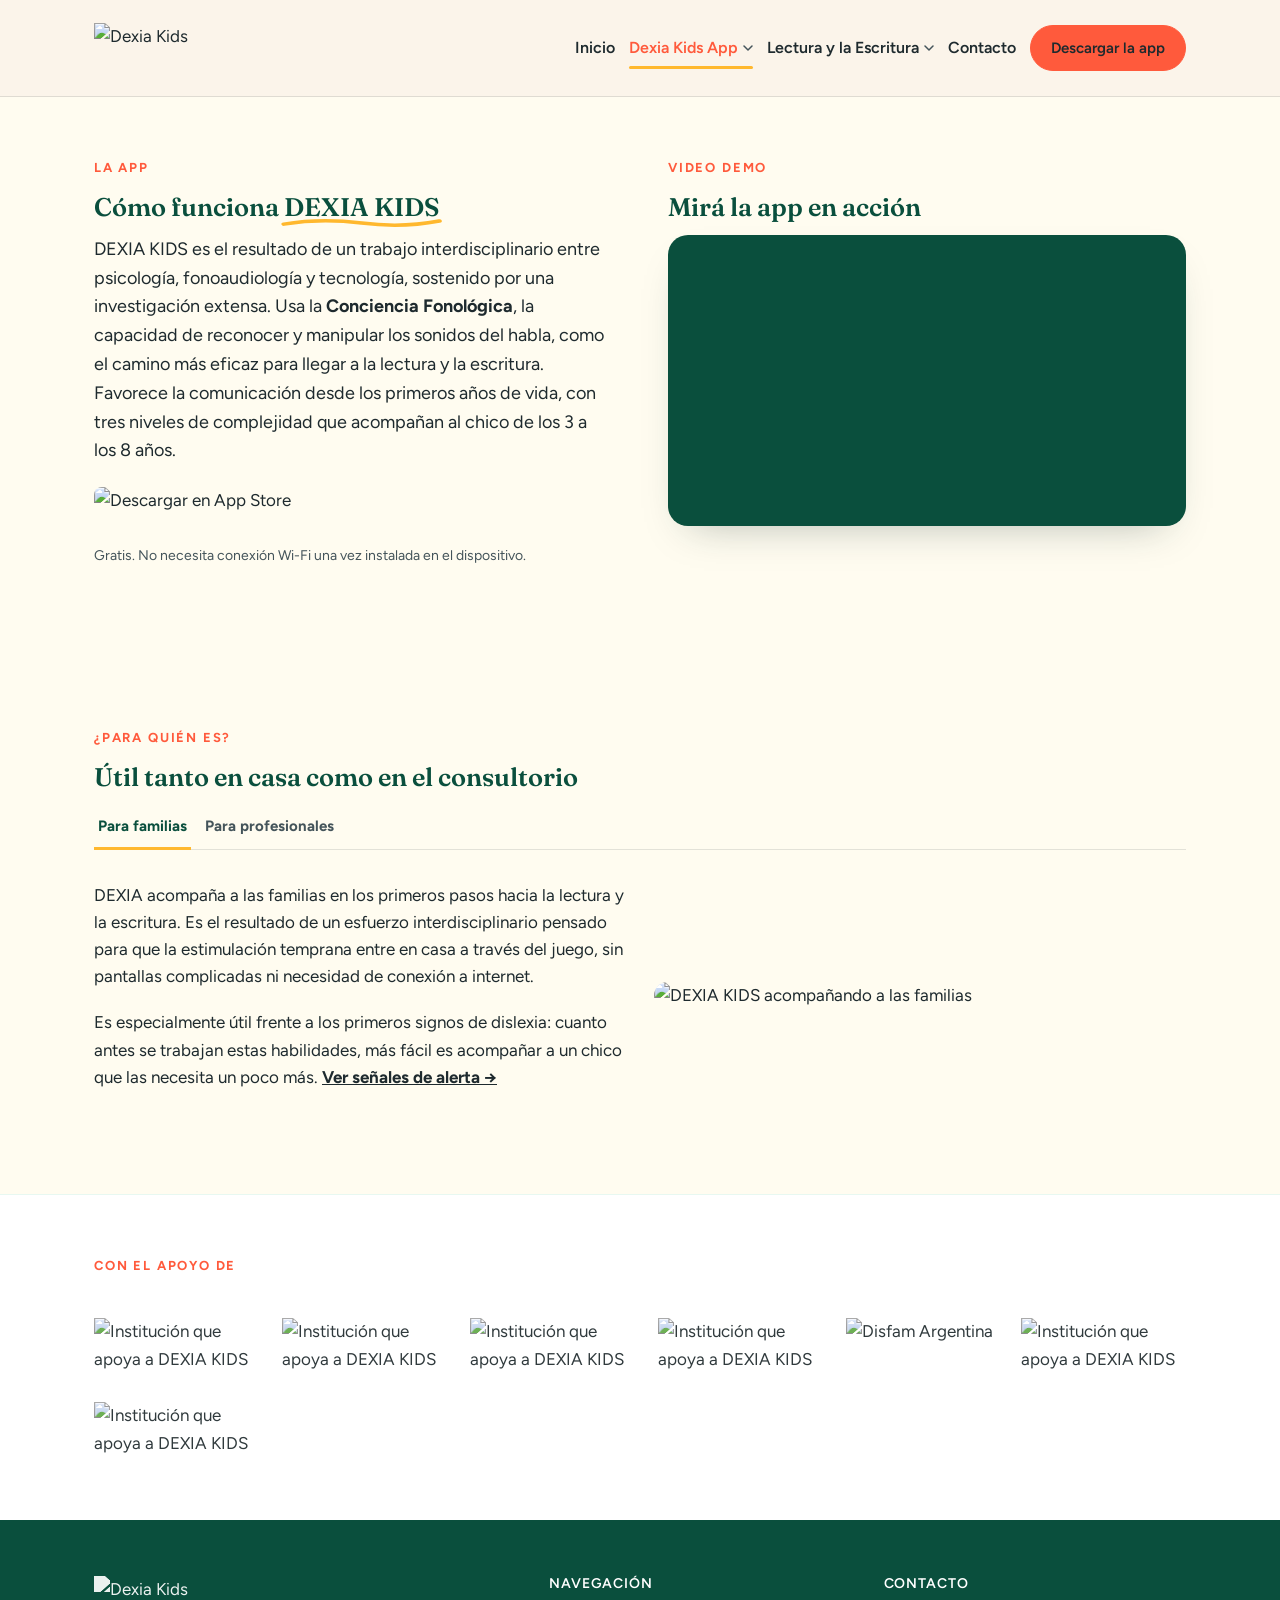
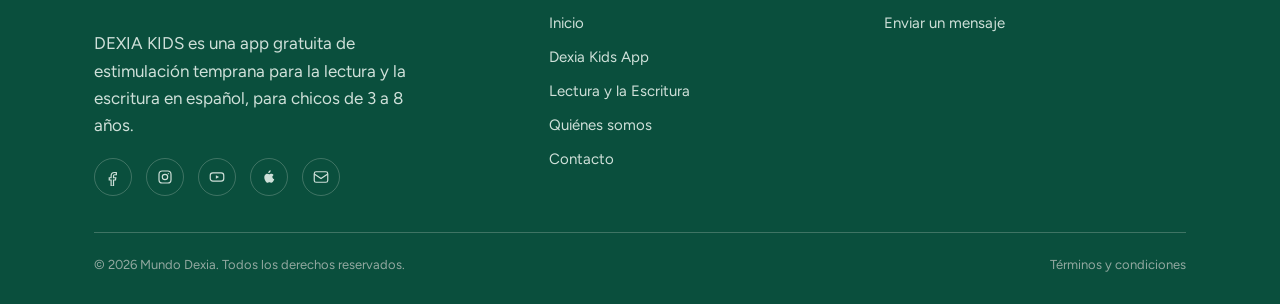
==== app.html @ f6baf6cb "Add files via upload" ====
<!doctype html>
<html lang="es">
<head>
<meta charset="UTF-8">
<link rel="icon" type="image/png" href="img/favicon-rana.png">
<meta name="viewport" content="width=device-width, initial-scale=1">
<title>La app, DEXIA KIDS</title>
<meta name="description" content="Cómo funciona DEXIA KIDS: método de Conciencia Fonológica, niveles, video demo y recursos para familias y profesionales.">
<link rel="preconnect" href="https://fonts.googleapis.com">
<link rel="preconnect" href="https://fonts.gstatic.com" crossorigin>
<link href="https://fonts.googleapis.com/css2?family=Fraunces:opsz,wght@9..144,500;9..144,600;9..144,700&family=Figtree:wght@400;500;600;700;800&display=swap" rel="stylesheet">
<style>
/* ==========================================================================
   DEXIA KIDS — Sistema de diseño
   Concepto: "de los sonidos a las letras" — pizarra + tiza.
   Paneles oscuros tipo pizarra como puntuación del relato, sobre un fondo
   papel cálido. Tipografía serial editorial para títulos (lectura/escritura
   como tema), sans humanista para el cuerpo.
   ========================================================================== */

:root{
  /* color */
  --ink:        #1E2A2E;   /* texto principal */
  --ink-soft:   #44545A;   /* texto secundario */
  --paper:      #FFFCF0;   /* fondo cálido */
  --paper-alt:  #FFF4CC;   /* fondo cálido, paneles claros */
  --pizarra:    #126B54;   /* panel oscuro tipo pizarra */
  --pizarra-2:  #0A4F3D;   /* pizarra, variante más oscura */
  --tiza-amarilla: #FFB82E; /* acento primario */
  --tiza-coral:    #FF5A3C; /* acento secundario */
  --tiza-celeste:  #1FC4AE; /* acento terciario, eco de la pizarra */
  --linea:      rgba(30,42,46,0.12);
  --linea-clara: rgba(251,244,234,0.22);

  /* tipografia */
  --font-display: "Fraunces", "Iowan Old Style", Georgia, serif;
  --font-body: "Figtree", "Inter", -apple-system, BlinkMacSystemFont, "Segoe UI", sans-serif;

  /* layout */
  --maxw: 1140px;
  --radius: 14px;
  --radius-sm: 8px;
  --shadow: 0 18px 40px -22px rgba(22,48,45,0.35);
}

@font-face{font-family:"Fraunces";font-style:normal;font-weight:600;font-display:swap;src:local("Fraunces");}

*{box-sizing:border-box;}
html{scroll-behavior:smooth;}
body{
  margin:0;
  background:var(--paper);
  color:var(--ink);
  font-family:var(--font-body);
  font-size:17px;
  line-height:1.6;
  -webkit-font-smoothing:antialiased;
}
img{max-width:100%;display:block;}
a{color:inherit;text-decoration:none;}
ul{margin:0;padding:0;}
h1,h2,h3,h4{font-family:var(--font-display);margin:0 0 .5em;line-height:1.15;color:var(--pizarra-2);font-weight:600;}
p{margin:0 0 1.1em;}
:focus-visible{outline:3px solid var(--tiza-coral);outline-offset:3px;border-radius:4px;}

@media (prefers-reduced-motion: reduce){
  *{animation-duration:0.001ms !important;animation-iteration-count:1 !important;transition-duration:0.001ms !important;scroll-behavior:auto !important;}
}

.wrap{max-width:var(--maxw);margin:0 auto;padding:0 24px;}
.section{padding:84px 0;}
.section--tight{padding:56px 0;}
.section--pizarra{background:var(--pizarra);color:#F4EEE2;}
.section--pizarra h1,.section--pizarra h2,.section--pizarra h3{color:#FFFCF0;}
.section--alt{background:var(--paper-alt);}

.eyebrow{
  display:inline-flex;align-items:center;gap:8px;
  font-size:13px;letter-spacing:.14em;text-transform:uppercase;
  color:var(--tiza-coral);font-weight:700;margin-bottom:14px;
}
.section--pizarra .eyebrow{color:var(--tiza-amarilla);}

.lede{font-size:20px;color:var(--ink-soft);max-width:640px;}
.section--pizarra .lede{color:#D7E2DD;}

/* ---------- chalk underline (signature) ---------- */
.chalk{position:relative;display:inline-block;}
.chalk svg{
  position:absolute;left:-2%;right:-2%;bottom:-0.18em;width:104%;height:0.4em;
  overflow:visible;
}
.chalk svg path{
  fill:none;stroke:var(--tiza-amarilla);stroke-width:7;stroke-linecap:round;
  stroke-dasharray:340;stroke-dashoffset:340;
  animation:draw 1.1s 0.15s ease-out forwards;
}
.section--pizarra .chalk svg path{stroke:var(--tiza-amarilla);}
@keyframes draw{to{stroke-dashoffset:0;}}

/* ---------- header / nav ---------- */
.site-header{
  position:sticky;top:0;z-index:50;
  background:rgba(251,244,234,0.92);
  backdrop-filter:blur(8px);
  border-bottom:1px solid var(--linea);
}
.site-header .wrap{display:flex;align-items:center;justify-content:space-between;height:96px;}
.brand{display:flex;align-items:center;gap:12px;}
.brand img{height:50px;width:auto;}
.brand-tagline{display:none;}
@media (min-width:1350px){
  .brand-tagline{
    display:block;font-size:12px;letter-spacing:.06em;text-transform:uppercase;
    color:var(--ink-soft);border-left:1px solid var(--linea);padding-left:14px;line-height:1.35;
  }
}

.nav{display:flex;align-items:center;gap:14px;}
.nav a{font-weight:600;font-size:16px;color:var(--ink);position:relative;padding:6px 0;}
.nav a:not(.btn).active,.nav a:not(.btn):hover{color:var(--tiza-coral);}
.nav a:not(.btn).active::after{
  content:"";position:absolute;left:0;right:0;bottom:-2px;height:3px;border-radius:3px;background:var(--tiza-amarilla);
}
.nav-cta{
  display:flex;gap:10px;align-items:center;
}

.nav-toggle{display:none;background:none;border:0;padding:8px;cursor:pointer;}
.nav-toggle svg{display:block;width:26px;height:26px;color:var(--pizarra-2);}

.nav-btn{padding:10px 20px !important;font-size:15px !important;white-space:nowrap;}
@media (max-width:880px){
  .nav{
    position:fixed;inset:84px 0 0 0;background:var(--paper);
    flex-direction:column;align-items:flex-start;gap:0;padding:16px 24px 28px;
    transform:translateY(-12px);opacity:0;pointer-events:none;transition:opacity .2s ease,transform .2s ease;
    border-top:1px solid var(--linea);
  }
  .nav.is-open{opacity:1;pointer-events:auto;transform:translateY(0);}
  .nav a{width:100%;padding:14px 0;border-bottom:1px solid var(--linea);}
  .nav .nav-btn{margin-top:16px;align-self:flex-start;}
  .nav-toggle{display:inline-flex;}
}

/* ---------- buttons / store badges ---------- */
.btn{
  display:inline-flex;align-items:center;gap:8px;
  padding:13px 22px;border-radius:999px;font-weight:700;font-size:15px;
  background:var(--pizarra);color:#FFFCF0;border:1px solid var(--pizarra);
  transition:transform .15s ease, box-shadow .15s ease;
}
.btn:hover{transform:translateY(-2px);box-shadow:var(--shadow);}
.btn--ghost{background:transparent;color:var(--pizarra);border-color:var(--pizarra);}
.section--pizarra .btn--ghost{color:#FFFCF0;border-color:rgba(251,244,234,0.5);}
.btn--coral{background:var(--tiza-coral);border-color:var(--tiza-coral);}

.store-row{display:flex;flex-wrap:wrap;gap:14px;align-items:center;margin-top:22px;}
.store-badge img{height:48px;border-radius:8px;}
.store-badge{transition:transform .15s ease;}
.store-badge:hover{transform:translateY(-2px);}

/* ---------- hero ---------- */
.hero{padding:64px 0 40px;}
.hero .wrap{display:grid;grid-template-columns:1.1fr .9fr;gap:56px;align-items:center;}
@media (max-width:880px){.hero .wrap{grid-template-columns:1fr;gap:36px;}}
.hero h1{font-size:clamp(34px,4.6vw,56px);}
.hero-art{position:relative;}
.hero-art .wave{position:absolute;inset:auto -10% -10% -10%;opacity:.5;}

.stat-inline{
  display:inline-flex;align-items:baseline;gap:6px;font-family:var(--font-display);
  color:var(--tiza-coral);font-weight:700;font-size:1.3em;
}

/* ---------- screenshot strip ---------- */
.shot-strip{
  display:flex;gap:18px;overflow-x:auto;padding:6px 4px 18px;scrollbar-width:thin;
}
.shot-strip img{
  height:200px;width:auto;border-radius:18px;flex:0 0 auto;box-shadow:var(--shadow);
  border:6px solid #fff;
}

/* ---------- quote / pizarra panel ---------- */
.quote-panel{
  background:var(--pizarra);color:#FFFCF0;border-radius:24px;
  padding:48px;display:grid;grid-template-columns:auto 1fr;gap:36px;align-items:center;
}
@media (max-width:760px){.quote-panel{grid-template-columns:1fr;text-align:left;padding:32px;}}
.quote-panel img{border-radius:10px;box-shadow:0 14px 30px rgba(0,0,0,.35);}
.quote-mark{font-family:var(--font-display);font-size:64px;color:var(--tiza-amarilla);line-height:0.5;display:block;margin-bottom:8px;}
.quote-panel blockquote{font-family:var(--font-display);font-size:21px;margin:0 0 16px;line-height:1.45;}
.quote-cite{font-size:14px;color:#C9D6CF;}
.quote-cite strong{color:#FFFCF0;display:block;font-size:15px;}

/* ---------- cards / grid ---------- */
.grid{display:grid;gap:28px;}
.grid--2{grid-template-columns:repeat(2,1fr);}
.grid--3{grid-template-columns:repeat(3,1fr);}
@media (max-width:880px){.grid--2,.grid--3{grid-template-columns:1fr;}}

.card{
  background:#fff;border-radius:var(--radius);padding:30px;border:1px solid var(--linea);
}
.card h3{font-size:21px;}
.card .icon{
  width:46px;height:46px;border-radius:12px;background:var(--paper-alt);
  display:flex;align-items:center;justify-content:center;margin-bottom:16px;color:var(--tiza-coral);
}
.card .icon svg{width:24px;height:24px;}

/* ---------- sponsor logos ---------- */
.sponsors{
  display:flex;flex-wrap:wrap;gap:28px;align-items:center;justify-content:flex-start;
  padding:28px 0 6px;
}
.sponsors img{
  height:56px;width:auto;max-width:160px;object-fit:contain;
  filter:grayscale(15%);opacity:.92;
}

/* ---------- tabs (Padres / Profesionales) ---------- */
.tabs{display:flex;gap:10px;border-bottom:1px solid var(--linea);margin-bottom:32px;flex-wrap:wrap;}
.tab-btn{
  font-family:var(--font-body);font-weight:700;font-size:15px;padding:12px 4px;
  background:none;border:none;cursor:pointer;color:var(--ink-soft);position:relative;
  border-bottom:3px solid transparent;margin-bottom:-1px;
}
.tab-btn.active{color:var(--pizarra-2);border-color:var(--tiza-amarilla);}
.tab-panel{display:none;}
.tab-panel.active{display:block;animation:fade .35s ease;}
@keyframes fade{from{opacity:0;transform:translateY(4px);}to{opacity:1;transform:none;}}

/* ---------- accordion (habilidades por edad) ---------- */
.accordion-item{border-bottom:1px solid var(--linea);}
.accordion-head{
  width:100%;display:flex;align-items:center;justify-content:space-between;gap:16px;
  background:none;border:none;text-align:left;cursor:pointer;padding:22px 4px;
  font-family:var(--font-display);font-size:19px;color:var(--pizarra-2);font-weight:600;
}
.accordion-head .age-range{
  font-family:var(--font-body);font-size:13px;color:var(--tiza-coral);font-weight:700;
  letter-spacing:.04em;text-transform:uppercase;display:block;margin-bottom:3px;
}
.accordion-icon{flex:0 0 auto;width:22px;height:22px;color:var(--ink-soft);transition:transform .2s ease;}
.accordion-item[open] .accordion-icon{transform:rotate(45deg);}
.accordion-body{padding:0 4px 26px;color:var(--ink-soft);}
.accordion-body ul{padding-left:1.4em;list-style:disc;margin:6px 0;}
.accordion-body li{padding:5px 0;color:var(--ink-soft);line-height:1.55;}
.accordion-body li::marker{color:var(--tiza-celeste);font-size:1.1em;}
.accordion-item > summary{list-style:none;}
.accordion-item > summary::-webkit-details-marker{display:none;}

/* ---------- checklist (signos) ---------- */
.checklist{display:grid;gap:14px;}
.checklist li{
  display:flex;gap:14px;align-items:flex-start;background:#fff;border:1px solid var(--linea);
  border-radius:var(--radius-sm);padding:16px 18px;
}
.checklist li svg{flex:0 0 auto;width:22px;height:22px;color:var(--tiza-coral);margin-top:2px;}

/* ---------- team ---------- */
.team-card{display:flex;gap:20px;align-items:flex-start;}
.team-card .role{
  flex:0 0 auto;width:56px;height:56px;border-radius:50%;background:var(--pizarra);
  color:var(--tiza-amarilla);display:flex;align-items:center;justify-content:center;
  font-family:var(--font-display);font-size:20px;font-weight:700;
}

/* ---------- contact ---------- */
.contact-grid{display:grid;grid-template-columns:1fr 1fr;gap:48px;}
@media (max-width:880px){.contact-grid{grid-template-columns:1fr;}}
.field{margin-bottom:18px;}
.field label{display:block;font-weight:700;font-size:14px;margin-bottom:6px;}
.field input,.field textarea{
  width:100%;padding:13px 14px;border-radius:var(--radius-sm);border:1px solid var(--linea);
  font-family:var(--font-body);font-size:15px;background:#fff;color:var(--ink);
}
.field input:focus,.field textarea:focus{border-color:var(--tiza-celeste);}
.contact-note{font-size:14px;color:var(--ink-soft);margin-top:10px;}

/* ---------- wave divider ---------- */
.wave-divider{display:block;width:100%;height:46px;margin-top:-1px;}

/* ---------- footer ---------- */
.site-footer{background:var(--pizarra-2);color:#CFE0D9;padding:56px 0 28px;}
.site-footer a:hover{color:#fff;}
.footer-grid{display:grid;grid-template-columns:1.4fr 1fr 1fr;gap:32px;margin-bottom:36px;}
@media (max-width:760px){.footer-grid{grid-template-columns:1fr;gap:28px;}}
.footer-grid h4{color:#fff;font-family:var(--font-body);font-size:14px;letter-spacing:.06em;text-transform:uppercase;margin-bottom:14px;}
.footer-grid ul{list-style:none;padding-left:0;margin:0;}
.footer-grid li{padding:5px 0;font-size:15px;}
.social-row{display:flex;gap:14px;margin-top:18px;}
.social-row a{
  width:38px;height:38px;border-radius:50%;border:1px solid var(--linea-clara);
  display:flex;align-items:center;justify-content:center;
}
.social-row svg{width:18px;height:18px;}
.footer-bottom{
  border-top:1px solid var(--linea-clara);padding-top:22px;font-size:13px;color:#92A8A0;
  display:flex;justify-content:space-between;flex-wrap:wrap;gap:10px;
}

/* ---------- legal page ---------- */
.legal h2{margin-top:1.6em;font-size:22px;}
.legal p,.legal li{color:var(--ink-soft);}

/* ---------- hero illustration: sonido -> letras ---------- */
.hero-art-card{background:var(--paper-alt);border-radius:28px;padding:40px 32px;border:1px solid var(--linea);}
.soundwave{display:flex;align-items:flex-end;gap:7px;height:90px;margin-bottom:34px;}
.soundwave span{flex:1;border-radius:6px;background:var(--tiza-celeste);animation:bounce 1.6s ease-in-out infinite;}
.soundwave span:nth-child(odd){background:var(--pizarra);}
.soundwave span:nth-child(1){height:30%;animation-delay:0s}
.soundwave span:nth-child(2){height:60%;animation-delay:.1s}
.soundwave span:nth-child(3){height:90%;animation-delay:.2s}
.soundwave span:nth-child(4){height:45%;animation-delay:.3s}
.soundwave span:nth-child(5){height:100%;animation-delay:.4s}
.soundwave span:nth-child(6){height:55%;animation-delay:.5s}
.soundwave span:nth-child(7){height:75%;animation-delay:.6s}
.soundwave span:nth-child(8){height:35%;animation-delay:.7s}
.soundwave span:nth-child(9){height:65%;animation-delay:.8s}
@keyframes bounce{0%,100%{transform:scaleY(.85);}50%{transform:scaleY(1.15);}}

.letter-blocks{display:flex;gap:16px;justify-content:center;}
.letter-blocks span{
  width:64px;height:64px;border-radius:16px;display:flex;align-items:center;justify-content:center;
  font-family:var(--font-display);font-size:30px;font-weight:700;color:#FFFCF0;box-shadow:var(--shadow);
}
.letter-blocks span:nth-child(1){background:var(--pizarra);transform:rotate(-6deg);}
.letter-blocks span:nth-child(2){background:var(--tiza-coral);transform:rotate(4deg);}
.letter-blocks span:nth-child(3){background:var(--tiza-celeste);color:var(--pizarra-2);transform:rotate(-3deg);}
.hero-art-caption{text-align:center;font-size:13px;color:var(--ink-soft);margin-top:22px;letter-spacing:.03em;}

/* ---------- video embed ---------- */
.video-frame{position:relative;padding-top:56.25%;border-radius:20px;overflow:hidden;box-shadow:var(--shadow);background:var(--pizarra-2);}
.video-frame iframe{position:absolute;inset:0;width:100%;height:100%;border:0;}

/* ---------- utility ---------- */
.center{text-align:center;}
.mt-0{margin-top:0;}
.kicker-divider{height:1px;background:var(--linea);margin:8px 0 40px;}

/* ---------- dropdown nav ---------- */
.nav-item{position:relative;}
.nav-item > a{
  display:inline-flex;align-items:center;gap:5px;
  font-weight:600;font-size:16px;color:var(--ink);padding:6px 0;position:relative;
}
.nav-item > a.active{color:var(--tiza-coral);}
.nav-item > a.active::after{
  content:"";position:absolute;left:0;right:0;bottom:-2px;height:3px;border-radius:3px;background:var(--tiza-amarilla);
}
.caret{width:10px;height:6px;flex:0 0 auto;transition:transform .2s ease;color:var(--ink-soft);}
.nav-item:hover .caret,.nav-item.is-open .caret{transform:rotate(180deg);}

.dropdown{
  position:absolute;top:100%;left:-16px;padding-top:12px;
  background:#fff;border-radius:var(--radius-sm);
  box-shadow:0 12px 32px -8px rgba(22,48,45,.25);
  border:1px solid var(--linea);
  padding:6px 0;min-width:220px;
  opacity:0;pointer-events:none;
  transform:translateY(6px);
  transition:opacity .18s ease,transform .18s ease;
  z-index:200;
}
.nav-item:hover .dropdown,.nav-item.is-open .dropdown{
  opacity:1;pointer-events:auto;transform:translateY(0);
}
.dropdown a{
  display:block;padding:11px 20px;font-size:14px;font-weight:600;
  color:var(--ink-soft);border:none !important;width:auto !important;
}
.dropdown a:hover{background:var(--paper-alt);color:var(--tiza-coral);}
.dropdown a:active{color:var(--tiza-coral);}

/* mobile: dropdown inline */
@media(max-width:880px){
  .nav-item{width:100%;}
  .nav-item > a{width:100%;justify-content:space-between;padding:14px 0;border-bottom:1px solid var(--linea);}
  .nav-item > a.active::after{display:none;}
  .dropdown{
    position:static;box-shadow:none;border:none;border-radius:0;
    padding:0;min-width:auto;opacity:1;pointer-events:auto;
    transform:none;transition:none;background:transparent;
    display:none;
  }
  .nav-item.is-open .dropdown{display:block;}
  .dropdown a{
    padding:11px 18px;font-size:14px;color:var(--ink-soft);
    border-bottom:1px solid var(--linea) !important;width:100% !important;display:block;
  }
}


/* ---------- app page 2-col: stack on mobile ---------- */
@media (max-width:880px){
  .app-intro-grid{grid-template-columns:1fr !important;}
}

/* ---------- abanico de pantallas ---------- */
.abanico{
  position:relative;height:230px;
  margin-top:36px;
}
.abanico-img{
  position:absolute;bottom:0;
  width:220px;height:auto;
  border-radius:14px;
  box-shadow:0 16px 36px -8px rgba(18,107,84,.35);
  transform-origin:bottom center;
  z-index:var(--z,2);
  transition:transform .25s ease,box-shadow .25s ease;
}
.abanico-img:hover{
  transform:var(--tf) scale(1.08) translateY(-12px) !important;
  box-shadow:0 28px 48px -8px rgba(18,107,84,.5);
  z-index:10 !important;
}
@media(max-width:880px){
  .abanico{height:160px;overflow:hidden;}
  .abanico-img{width:150px;}
}

</style>
</head>
<body>

<header class="site-header">
  <div class="wrap">
    <a href="index.html" class="brand">
      <img src="https://static.wixstatic.com/media/8993c3_bc2e306ba96b47a5957c249f4f283586~mv2.png/v1/fill/w_473,h_142,al_c,q_85,usm_0.66_1.00_0.01,enc_avif,quality_auto/8993c3_bc2e306ba96b47a5957c249f4f283586~mv2.png" alt="Dexia Kids">
      <span class="brand-tagline">Primeros pasos en la<br>lectura y escritura</span>
    </a>
        <nav class="nav">
      <a href="index.html">Inicio</a>

      <div class="nav-item">
        <a href="app.html" class="nav-parent">Dexia Kids App <svg class="caret" viewBox="0 0 10 6" fill="none" stroke="currentColor" stroke-width="1.5" stroke-linecap="round" stroke-linejoin="round"><path d="M1 1l4 4 4-4"/></svg></a>
        <div class="dropdown">
          <a href="app.html#padres">Padres</a>
          <a href="app.html#profesionales">Profesionales</a>
          <a href="app.html#demo">Video demo</a>
        </div>
      </div>

      <div class="nav-item">
        <a href="lectura-escritura.html" class="nav-parent">Lectura y la Escritura <svg class="caret" viewBox="0 0 10 6" fill="none" stroke="currentColor" stroke-width="1.5" stroke-linecap="round" stroke-linejoin="round"><path d="M1 1l4 4 4-4"/></svg></a>
        <div class="dropdown">
          <a href="lectura-escritura.html#habilidades">Habilidades por Edad</a>
          <a href="lectura-escritura.html#signos">Signos</a>
          <a href="lectura-escritura.html#charla">Charla Fundación DM</a>
        </div>
      </div>

      <a href="contacto.html">Contacto</a>
      <a class="btn btn--coral nav-btn" href="app.html">Descargar la app</a>
    </nav>
    <button class="nav-toggle" aria-label="Abrir menú" aria-expanded="false">
      <svg viewBox="0 0 24 24" fill="none" stroke="currentColor" stroke-width="2" stroke-linecap="round"><line x1="3" y1="6" x2="21" y2="6"/><line x1="3" y1="12" x2="21" y2="12"/><line x1="3" y1="18" x2="21" y2="18"/></svg>
    </button>
  </div>
</header>

<main>

  <!-- INTRO + VIDEO: dos columnas -->
  <section id="demo" class="section section--tight">
    <div class="wrap">
      <div class="app-intro-grid" style="display:grid;grid-template-columns:1fr 1fr;gap:56px;align-items:start;">

        <!-- Columna izquierda: descripción -->
        <div>
          <p class="eyebrow">La app</p>
          <h1>Cómo funciona <span class="chalk">DEXIA KIDS<svg viewBox="0 0 220 20" preserveAspectRatio="none"><path fill="none" d="M4 14 Q 55 2, 110 12 T 216 8"/></svg></span></h1>
          <p style="font-size:18px;">DEXIA KIDS es el resultado de un trabajo interdisciplinario entre psicología, fonoaudiología y tecnología, sostenido por una investigación extensa. Usa la <strong>Conciencia Fonológica</strong>, la capacidad de reconocer y manipular los sonidos del habla, como el camino más eficaz para llegar a la lectura y la escritura. Favorece la comunicación desde los primeros años de vida, con tres niveles de complejidad que acompañan al chico de los 3 a los 8 años.</p>
          <div id="descargar" class="store-row">
            <a class="store-badge" href="https://itunes.apple.com/us/app/dexia-full/id1349892989?mt=8" target="_blank" rel="noopener">
              <img src="https://static.wixstatic.com/media/8993c3_12afd940e8d34fdb99fed397975f9d10~mv2.png/v1/fill/w_179,h_64,al_c,q_85,usm_0.66_1.00_0.01,enc_avif,quality_auto/App%20Store.png" alt="Descargar en App Store">
            </a>
          </div>
          <p class="contact-note">Gratis. No necesita conexión Wi-Fi una vez instalada en el dispositivo.</p>
        </div>

        <!-- Columna derecha: video -->
        <div>
          <p class="eyebrow">Video demo</p>
          <h2 class="mt-0">Mirá la app en acción</h2>
          <div class="video-frame">
            <iframe src="https://www.youtube.com/embed/zu9OEpm8Xig" title="DEXIA KIDS — Estimulación temprana de la lectoescritura" allow="accelerometer; autoplay; clipboard-write; encrypted-media; gyroscope; picture-in-picture" allowfullscreen loading="lazy"></iframe>
          </div>
        </div>

      </div>
    </div>
  </section>

  <!-- TABS -->
  <section class="section" id="padres">
    <div class="wrap">
      <p class="eyebrow">¿Para quién es?</p>
      <h2 class="mt-0">Útil tanto en casa como en el consultorio</h2>

      <div data-tabs>
        <div class="tabs" role="tablist">
          <button class="tab-btn active" role="tab" aria-selected="true" aria-controls="tab-familias">Para familias</button>
          <button class="tab-btn" id="profesionales" role="tab" aria-selected="false" aria-controls="tab-profesionales">Para profesionales</button>
        </div>

        <div id="tab-familias" class="tab-panel active">
          <div class="grid grid--2" style="align-items:center;">
            <div>
              <p>DEXIA acompaña a las familias en los primeros pasos hacia la lectura y la escritura. Es el resultado de un esfuerzo interdisciplinario pensado para que la estimulación temprana entre en casa a través del juego, sin pantallas complicadas ni necesidad de conexión a internet.</p>
              <p>Es especialmente útil frente a los primeros signos de dislexia: cuanto antes se trabajan estas habilidades, más fácil es acompañar a un chico que las necesita un poco más. <a href="lectura-escritura.html#signos" style="font-weight:700;text-decoration:underline;">Ver señales de alerta →</a></p>
            </div>
            <img src="https://static.wixstatic.com/media/8993c3_ccdabe1233de4c349946e3bcb96ac76d~mv2.png/v1/fill/w_384,h_340,al_c,q_85,usm_0.66_1.00_0.01,enc_avif,quality_auto/8993c3_ccdabe1233de4c349946e3bcb96ac76d~mv2.png" alt="DEXIA KIDS acompañando a las familias" style="border-radius:20px;">
          </div>
        </div>

        <div id="tab-profesionales" class="tab-panel">
          <div class="grid grid--2" style="align-items:center;">
            <div>
              <p>Para fonoaudiólogos, psicopedagogos, psicólogos y docentes, DEXIA es una herramienta de apoyo frente a los primeros signos de dislexia, basada en el reconocimiento de los sonidos y su secuencia dentro de las palabras.</p>
              <p>Existen muchas formas de ayudar a un chico a tener éxito en la escuela y en la vida, y casi todas empiezan por lo mismo: intervenir temprano, con un ambiente estimulante y contenedor. Está comprobado que un chico estimulado en sus primeros años desarrolla más la corteza cerebral, en particular el lóbulo temporal, vinculado a la memoria semántica y al procesamiento del significado de las palabras, y eso se traduce en mejor desempeño escolar.</p>
            </div>
            <img src="https://static.wixstatic.com/media/8993c3_29cebebe5f54414385e2c4eb08d866de~mv2.jpg/v1/fill/w_378,h_345,al_c,q_80,usm_0.66_1.00_0.01,enc_avif,quality_auto/8993c3_29cebebe5f54414385e2c4eb08d866de~mv2.jpg" alt="DEXIA KIDS como herramienta para profesionales" style="border-radius:20px;">
          </div>
        </div>
      </div>
    </div>
  </section>

  <!-- SPONSORS -->
  <section class="section section--tight" style="background:#fff;border-top:1px solid #e8f8f1;">
    <div class="wrap">
      <p class="eyebrow mt-0">Con el apoyo de</p>
      <div class="sponsors">
        <img src="https://static.wixstatic.com/media/8993c3_802647560c8e4380b154caf5004e4e0b~mv2.jpg/v1/crop/x_0,y_55,w_200,h_94/fill/w_248,h_66,al_c,lg_1,q_80,enc_avif,quality_auto/8993c3_802647560c8e4380b154caf5004e4e0b~mv2.jpg" alt="Institución que apoya a DEXIA KIDS">
        <img src="https://static.wixstatic.com/media/8993c3_ec25c7ccd5a448869526d09fc1c3ee4f~mv2.jpg/v1/fill/w_191,h_69,al_c,q_80,usm_0.66_1.00_0.01,enc_avif,quality_auto/8993c3_ec25c7ccd5a448869526d09fc1c3ee4f~mv2.jpg" alt="Institución que apoya a DEXIA KIDS">
        <img src="https://static.wixstatic.com/media/8993c3_273512985e064905a76cc3c36784a44c~mv2.png/v1/fill/w_313,h_100,al_c,q_85,usm_0.66_1.00_0.01,enc_avif,quality_auto/8993c3_273512985e064905a76cc3c36784a44c~mv2.png" alt="Institución que apoya a DEXIA KIDS">
        <img src="https://static.wixstatic.com/media/8993c3_a92425aded714c83bc42b1e9e6e5022b~mv2.png/v1/fill/w_145,h_145,al_c,q_85,usm_0.66_1.00_0.01,enc_avif,quality_auto/8993c3_a92425aded714c83bc42b1e9e6e5022b~mv2.png" alt="Institución que apoya a DEXIA KIDS">
        <img src="https://static.wixstatic.com/media/8993c3_46eac7fec638450ba0b44bfea671e5e9~mv2.jpeg/v1/fill/w_137,h_137,al_c,q_80,usm_0.66_1.00_0.01,enc_avif,quality_auto/Disfam%20Arg.jpeg" alt="Disfam Argentina">
        <img src="https://static.wixstatic.com/media/8993c3_fa376f0e5264497ba891fce25713d360~mv2.png/v1/fill/w_175,h_109,al_c,q_85,enc_avif,quality_auto/8993c3_fa376f0e5264497ba891fce25713d360~mv2.png" alt="Institución que apoya a DEXIA KIDS">
        <img src="https://static.wixstatic.com/media/8993c3_0adf45d073e040b396c5015350f75995~mv2_d_2339_1654_s_2.jpg/v1/fill/w_160,h_136,al_c,q_80,usm_0.66_1.00_0.01,enc_avif,quality_auto/8993c3_0adf45d073e040b396c5015350f75995~mv2_d_2339_1654_s_2.jpg" alt="Institución que apoya a DEXIA KIDS">
      </div>
    </div>
  </section>

</main>

<footer class="site-footer">
  <div class="wrap">
    <div class="footer-grid">
      <div>
        <img src="https://static.wixstatic.com/media/8993c3_bc2e306ba96b47a5957c249f4f283586~mv2.png/v1/fill/w_473,h_142,al_c,q_85,usm_0.66_1.00_0.01,enc_avif,quality_auto/8993c3_bc2e306ba96b47a5957c249f4f283586~mv2.png" alt="Dexia Kids" style="height:38px;margin-bottom:16px;filter:brightness(0) invert(1);opacity:.92;">
        <p style="max-width:320px;">DEXIA KIDS es una app gratuita de estimulación temprana para la lectura y la escritura en español, para chicos de 3 a 8 años.</p>
        <div class="social-row">
          <a href="https://www.facebook.com/mundodexia/" aria-label="Facebook" target="_blank" rel="noopener"><svg viewBox="0 0 24 24" fill="none" stroke="currentColor" stroke-width="1.6"><path d="M14 9h2.5V6.2c-.4-.06-1.4-.2-2.6-.2-2.6 0-4.4 1.6-4.4 4.5V13H7v3h2.5v8h3.2v-8h2.6l.4-3h-3V10.6c0-.9.3-1.6 1.3-1.6Z"/></svg></a>
          <a href="https://www.instagram.com/mundodexia/" aria-label="Instagram" target="_blank" rel="noopener"><svg viewBox="0 0 24 24" fill="none" stroke="currentColor" stroke-width="1.6"><rect x="4" y="4" width="16" height="16" rx="4.5"/><circle cx="12" cy="12" r="3.6"/><circle cx="16.4" cy="7.6" r="0.8" fill="currentColor" stroke="none"/></svg></a>
          <a href="https://www.youtube.com/watch?v=zu9OEpm8Xig" aria-label="YouTube" target="_blank" rel="noopener"><svg viewBox="0 0 24 24" fill="none" stroke="currentColor" stroke-width="1.6"><rect x="3" y="6.5" width="18" height="11" rx="3.5"/><path d="M10.5 9.6 14.8 12l-4.3 2.4Z" fill="currentColor" stroke="none"/></svg></a>
          <a href="https://apps.apple.com/id/app/dexia-kids/id1349892989" aria-label="App Store" target="_blank" rel="noopener"><svg viewBox="0 0 24 24" fill="currentColor" stroke="none"><path d="M16.4 12.3c0-2 1.6-3 1.7-3.1-1-1.4-2.4-1.6-2.9-1.6-1.2-.1-2.3.7-2.9.7-.6 0-1.6-.7-2.6-.7-1.3 0-2.6.8-3.3 2-1.4 2.4-.4 6 1 8 .7 1 1.5 2.1 2.6 2.1 1 0 1.4-.7 2.6-.7s1.6.7 2.6.6c1.1 0 1.8-1 2.5-2 .6-.9 1-1.7 1.3-2.5-1.4-.6-2.6-2-2.6-3.8Zm-3-6.6c.5-.7.9-1.6.8-2.6-.8 0-1.8.5-2.4 1.2-.5.6-.9 1.5-.8 2.4.9.1 1.9-.4 2.4-1Z"/></svg></a>
          <a href="mailto:pampliega.carolina@gmail.com" aria-label="Email" rel="noopener"><svg viewBox="0 0 24 24" fill="none" stroke="currentColor" stroke-width="1.6"><rect x="3" y="5" width="18" height="14" rx="2.5"/><path d="M3 8l9 6 9-6"/></svg></a>
        </div>
      </div>
      <div>
        <h4>Navegación</h4>
        <ul>
          <li><a href="index.html">Inicio</a></li>
          <li><a href="app.html">Dexia Kids App</a></li>
          <li><a href="lectura-escritura.html">Lectura y la Escritura</a></li>
          <li><a href="contacto.html#quienes-somos">Quiénes somos</a></li>
          <li><a href="contacto.html">Contacto</a></li>
        </ul>
      </div>
      <div>
        <h4>Contacto</h4>
        <ul>
          <li><a href="contacto.html">Enviar un mensaje</a></li>
        </ul>
      </div>
    </div>
    <div class="footer-bottom">
      <span>© 2026 Mundo Dexia. Todos los derechos reservados.</span>
      <a href="terminos.html">Términos y condiciones</a>
    </div>
  </div>
</footer>

<script>
// DEXIA KIDS — interacciones compartidas

/* ---------- tabs: activar por clic O por hash ---------- */
function dexiaActivateTab(group, targetId) {
  var buttons = group.querySelectorAll('.tab-btn');
  var panels  = group.querySelectorAll('.tab-panel');
  buttons.forEach(function (b) {
    var isTarget = b.getAttribute('aria-controls') === targetId;
    b.classList.toggle('active', isTarget);
    b.setAttribute('aria-selected', isTarget ? 'true' : 'false');
  });
  panels.forEach(function (p) {
    p.classList.toggle('active', p.id === targetId);
  });
}

function dexiaCheckHash() {
  var hash = location.hash.replace('#', '');
  if (!hash) return;
  var map = { padres: 'tab-familias', profesionales: 'tab-profesionales' };
  var targetId = map[hash] || null;
  if (!targetId) return;
  document.querySelectorAll('[data-tabs]').forEach(function (group) {
    dexiaActivateTab(group, targetId);
    group.scrollIntoView({ behavior: 'smooth', block: 'start' });
  });
}

document.addEventListener('DOMContentLoaded', function () {

  /* ---------- menú móvil ---------- */
  var toggle = document.querySelector('.nav-toggle');
  var nav = document.querySelector('.nav');
  if (toggle && nav) {
    toggle.addEventListener('click', function () {
      var open = nav.classList.toggle('is-open');
      toggle.setAttribute('aria-expanded', open ? 'true' : 'false');
    });
    nav.querySelectorAll('a:not(.nav-parent)').forEach(function (link) {
      link.addEventListener('click', function () { nav.classList.remove('is-open'); });
    });
  }

  /* ---------- dropdown móvil ---------- */
  document.querySelectorAll('.nav-item').forEach(function (item) {
    var parent = item.querySelector('.nav-parent');
    if (!parent) return;
    parent.addEventListener('click', function (e) {
      if (window.innerWidth <= 880) {
        e.preventDefault();
        item.classList.toggle('is-open');
      }
    });
  });

  /* ---------- resaltar link activo ---------- */
  var here = location.pathname.split('/').pop() || 'index.html';
  document.querySelectorAll('.nav a[href]:not(.btn)').forEach(function (link) {
    var target = link.getAttribute('href').split('/').pop().split('#')[0];
    if (target === here) link.classList.add('active');
  });

  /* ---------- tabs: adjuntar clics ---------- */
  document.querySelectorAll('[data-tabs]').forEach(function (group) {
    group.querySelectorAll('.tab-btn').forEach(function (btn) {
      btn.addEventListener('click', function (e) {
        e.stopPropagation();
        dexiaActivateTab(group, btn.getAttribute('aria-controls'));
      });
    });
  });

  /* ---------- activar tab si la URL ya tiene un hash ---------- */
  dexiaCheckHash();

  /* ---------- formulario de contacto (FormSubmit — sin JS necesario) ---------- */

});

/* ---------- activar tab cuando el hash cambia (sin recargar la página) ---------- */
window.addEventListener('hashchange', function () {
  dexiaCheckHash();
});

</script>
</body>
</html>
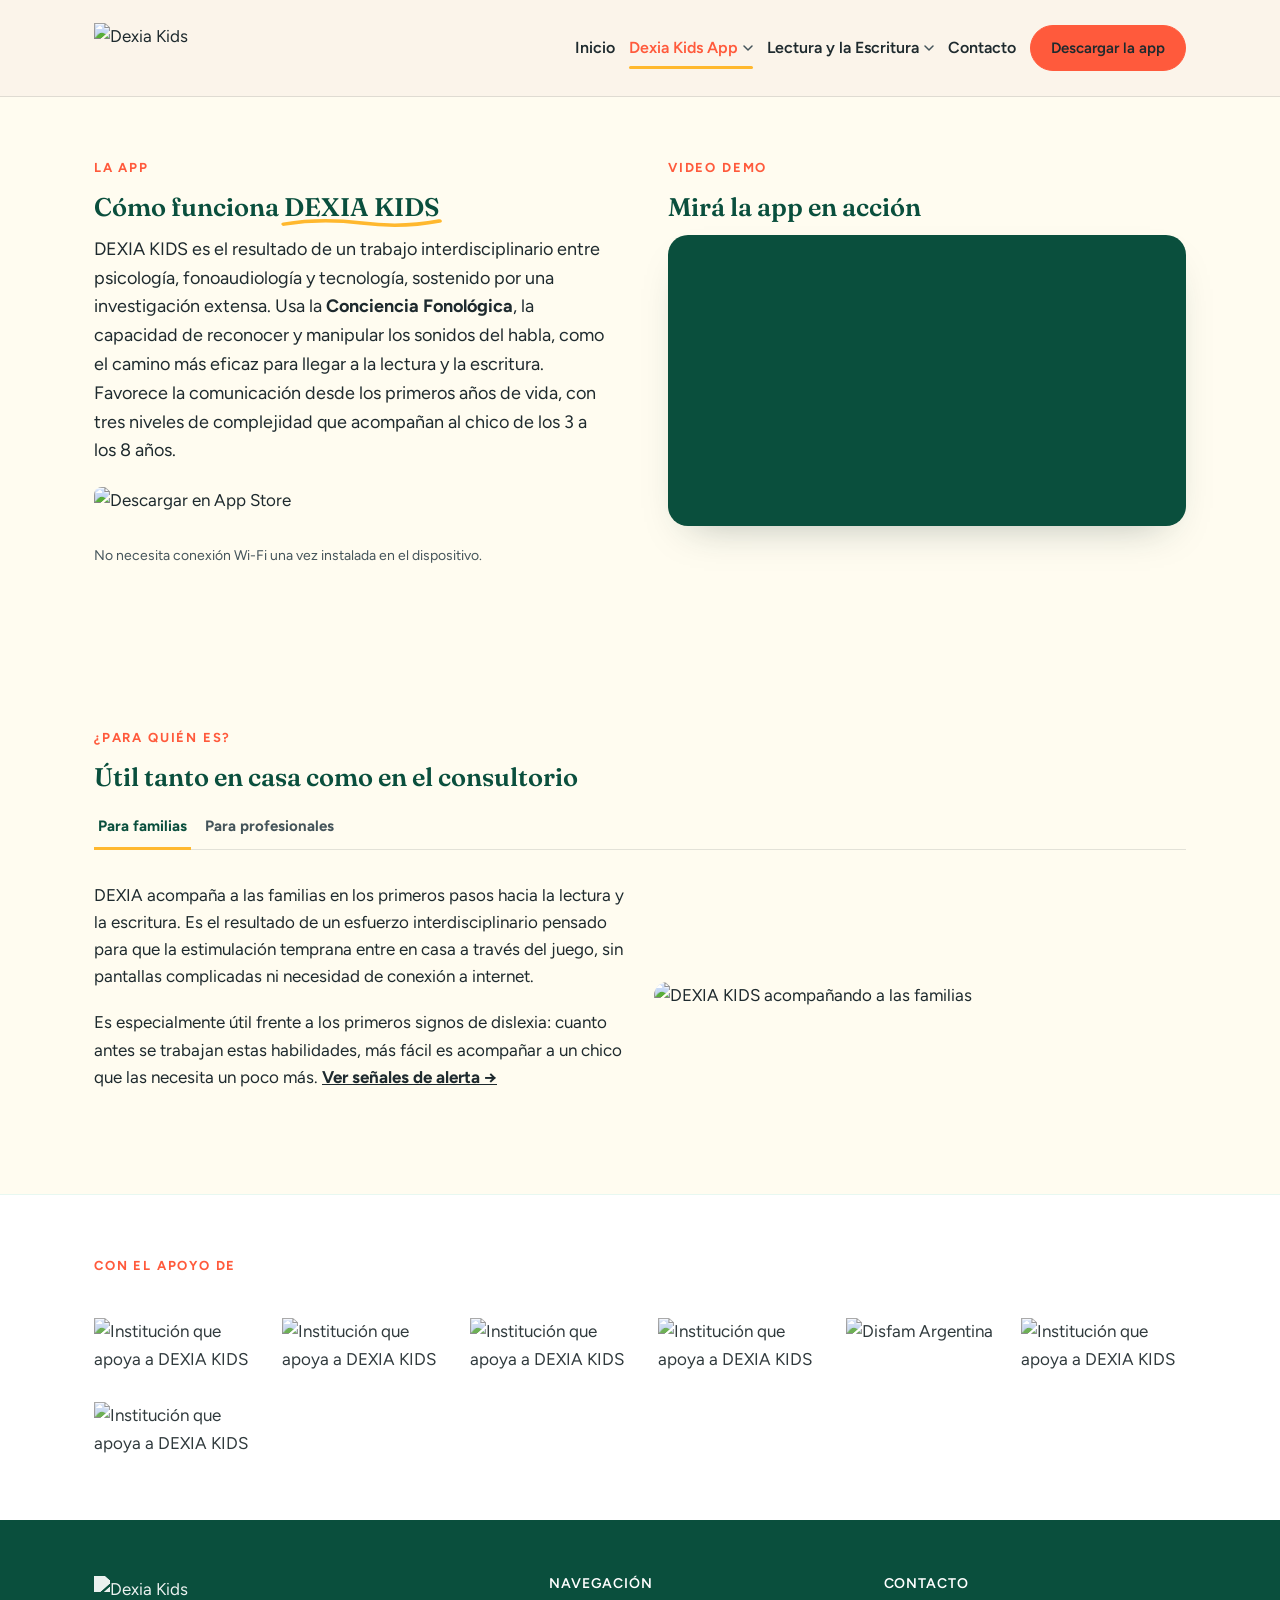
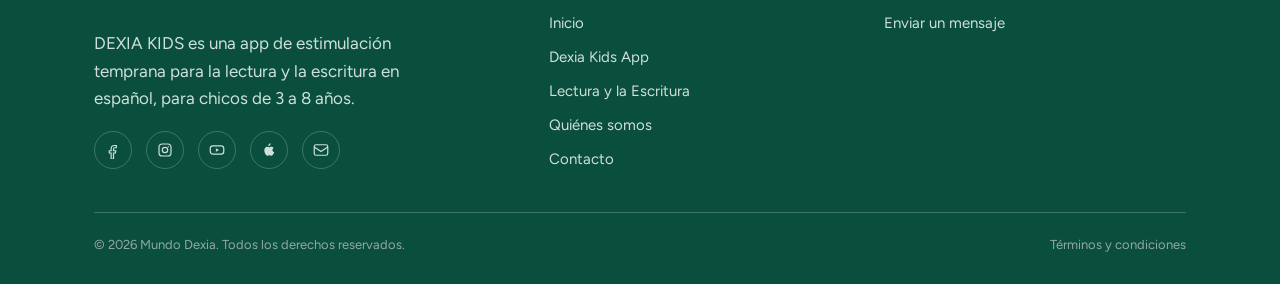
==== commit b01835fc: "Add files via upload" ====
--- a/app.html
+++ b/app.html
@@ -480,7 +480,7 @@
               <img src="https://static.wixstatic.com/media/8993c3_12afd940e8d34fdb99fed397975f9d10~mv2.png/v1/fill/w_179,h_64,al_c,q_85,usm_0.66_1.00_0.01,enc_avif,quality_auto/App%20Store.png" alt="Descargar en App Store">
             </a>
           </div>
-          <p class="contact-note">Gratis. No necesita conexión Wi-Fi una vez instalada en el dispositivo.</p>
+          <p class="contact-note">No necesita conexión Wi-Fi una vez instalada en el dispositivo.</p>
         </div>
 
         <!-- Columna derecha: video -->
@@ -554,7 +554,7 @@
     <div class="footer-grid">
       <div>
         <img src="https://static.wixstatic.com/media/8993c3_bc2e306ba96b47a5957c249f4f283586~mv2.png/v1/fill/w_473,h_142,al_c,q_85,usm_0.66_1.00_0.01,enc_avif,quality_auto/8993c3_bc2e306ba96b47a5957c249f4f283586~mv2.png" alt="Dexia Kids" style="height:38px;margin-bottom:16px;filter:brightness(0) invert(1);opacity:.92;">
-        <p style="max-width:320px;">DEXIA KIDS es una app gratuita de estimulación temprana para la lectura y la escritura en español, para chicos de 3 a 8 años.</p>
+        <p style="max-width:320px;">DEXIA KIDS es una app de estimulación temprana para la lectura y la escritura en español, para chicos de 3 a 8 años.</p>
         <div class="social-row">
           <a href="https://www.facebook.com/mundodexia/" aria-label="Facebook" target="_blank" rel="noopener"><svg viewBox="0 0 24 24" fill="none" stroke="currentColor" stroke-width="1.6"><path d="M14 9h2.5V6.2c-.4-.06-1.4-.2-2.6-.2-2.6 0-4.4 1.6-4.4 4.5V13H7v3h2.5v8h3.2v-8h2.6l.4-3h-3V10.6c0-.9.3-1.6 1.3-1.6Z"/></svg></a>
           <a href="https://www.instagram.com/mundodexia/" aria-label="Instagram" target="_blank" rel="noopener"><svg viewBox="0 0 24 24" fill="none" stroke="currentColor" stroke-width="1.6"><rect x="4" y="4" width="16" height="16" rx="4.5"/><circle cx="12" cy="12" r="3.6"/><circle cx="16.4" cy="7.6" r="0.8" fill="currentColor" stroke="none"/></svg></a>
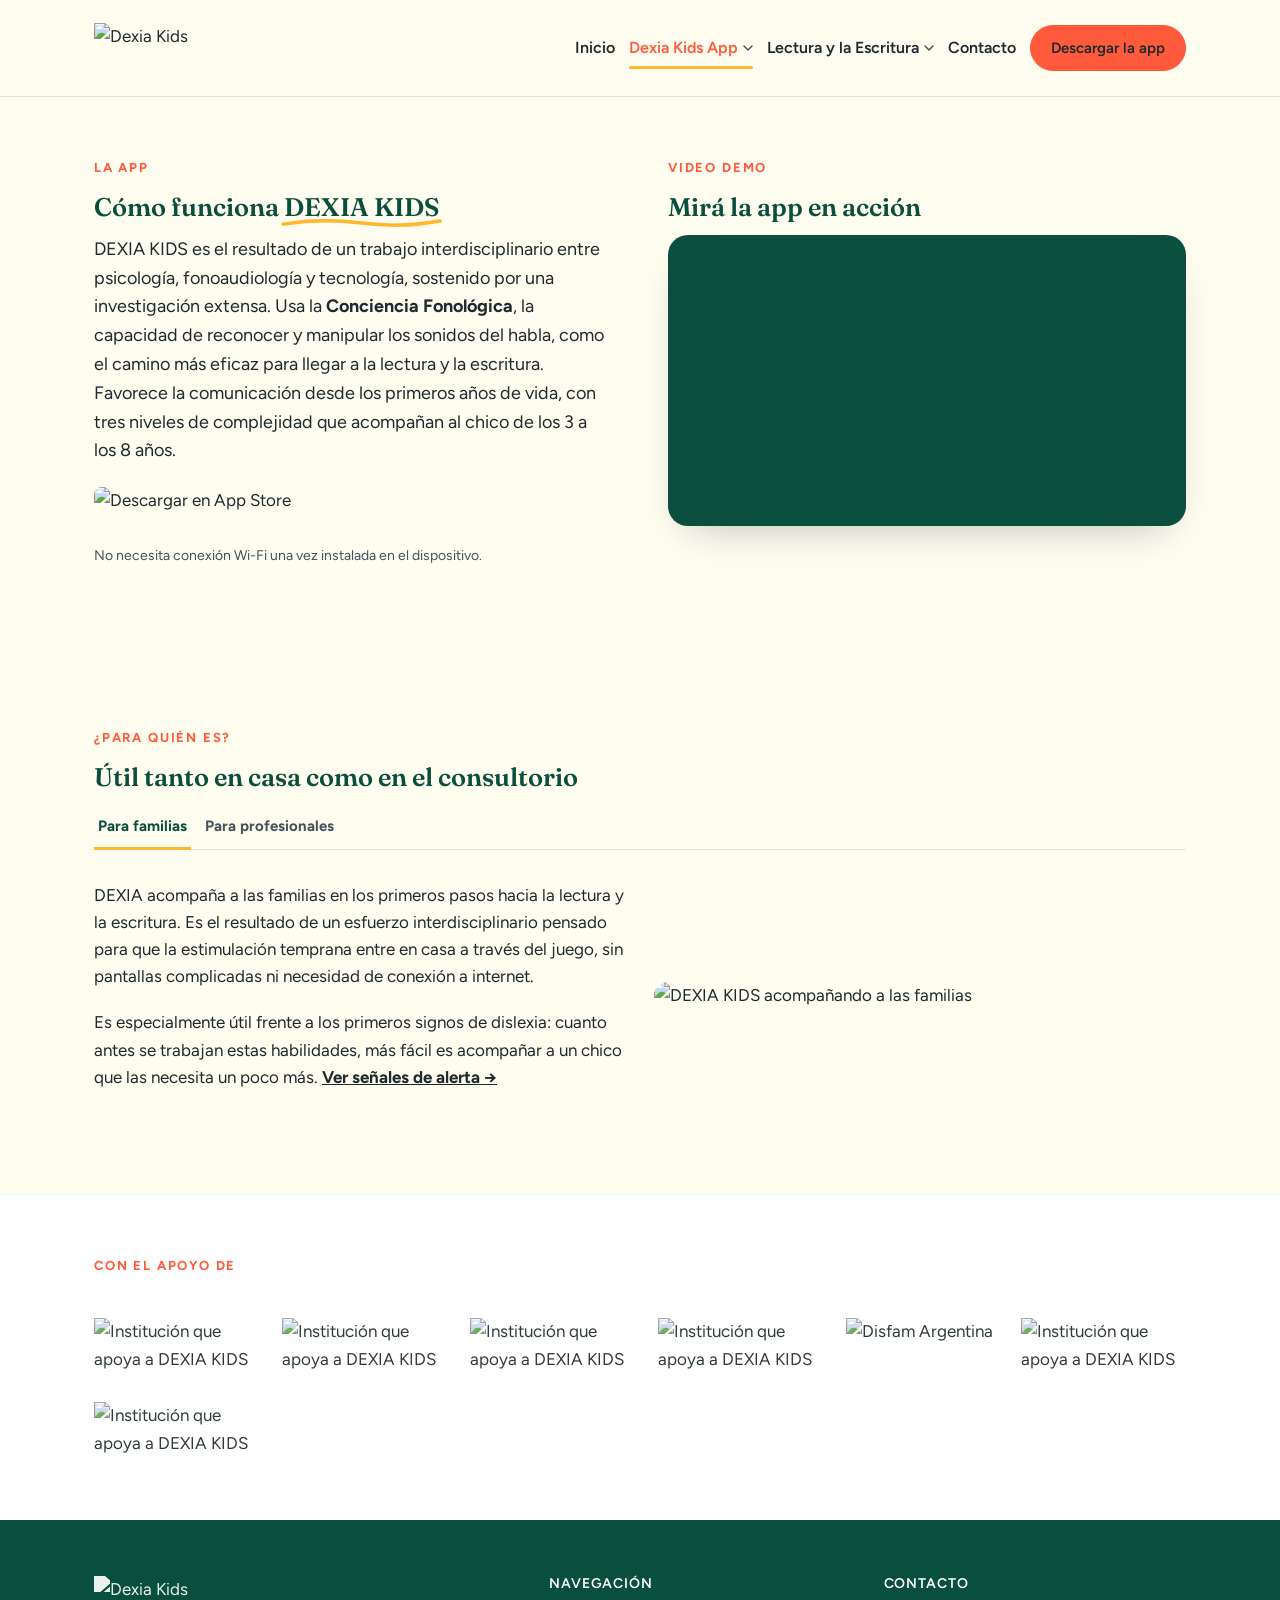
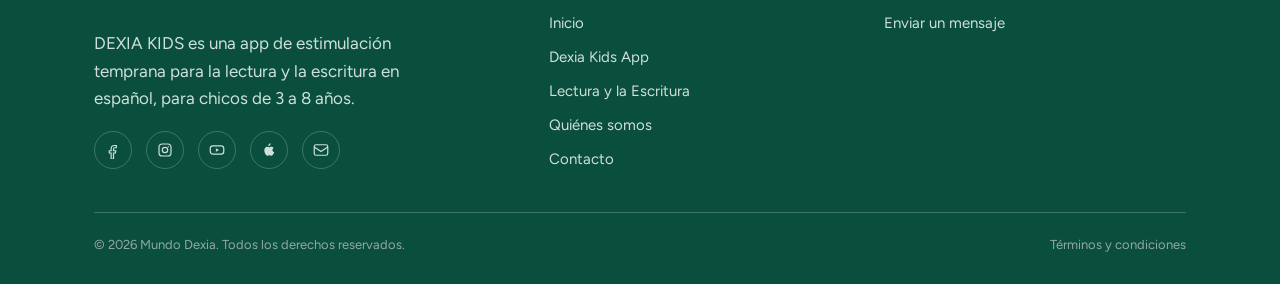
==== commit 8eacd474: "Add files via upload" ====
--- a/app.html
+++ b/app.html
@@ -101,8 +101,7 @@
 /* ---------- header / nav ---------- */
 .site-header{
   position:sticky;top:0;z-index:50;
-  background:rgba(251,244,234,0.92);
-  backdrop-filter:blur(8px);
+  background:#FFFCF0;
   border-bottom:1px solid var(--linea);
 }
 .site-header .wrap{display:flex;align-items:center;justify-content:space-between;height:96px;}
@@ -132,14 +131,14 @@
 .nav-btn{padding:10px 20px !important;font-size:15px !important;white-space:nowrap;}
 @media (max-width:880px){
   .nav{
-    position:fixed;inset:84px 0 0 0;background:var(--paper);
+    position:fixed;inset:96px 0 0 0;background:#FFFCF0;z-index:200;
     flex-direction:column;align-items:flex-start;gap:0;padding:16px 24px 28px;
     transform:translateY(-12px);opacity:0;pointer-events:none;transition:opacity .2s ease,transform .2s ease;
     border-top:1px solid var(--linea);
   }
   .nav.is-open{opacity:1;pointer-events:auto;transform:translateY(0);}
   .nav a{width:100%;padding:14px 0;border-bottom:1px solid var(--linea);}
-  .nav .nav-btn{margin-top:16px;align-self:flex-start;}
+  .nav .nav-btn{margin-top:16px;align-self:flex-start;width:auto !important;display:inline-flex !important;}
   .nav-toggle{display:inline-flex;}
 }
 
@@ -162,7 +161,7 @@
 
 /* ---------- hero ---------- */
 .hero{padding:64px 0 40px;}
-.hero .wrap{display:grid;grid-template-columns:1.1fr .9fr;gap:56px;align-items:center;}
+.hero .wrap{display:grid;grid-template-columns:1.1fr .9fr;gap:56px;align-items:start;}
 @media (max-width:880px){.hero .wrap{grid-template-columns:1fr;gap:36px;}}
 .hero h1{font-size:clamp(34px,4.6vw,56px);}
 .hero-art{position:relative;}
@@ -201,7 +200,7 @@
 @media (max-width:880px){.grid--2,.grid--3{grid-template-columns:1fr;}}
 
 .card{
-  background:#fff;border-radius:var(--radius);padding:30px;border:1px solid var(--linea);
+  background:#fff;border-radius:var(--radius);padding:24px;border:1px solid var(--linea);
 }
 .card h3{font-size:21px;}
 .card .icon{
@@ -401,27 +400,42 @@
 
 /* ---------- abanico de pantallas ---------- */
 .abanico{
-  position:relative;height:230px;
-  margin-top:36px;
+  position:relative;height:320px;
+  width:100%;
+  margin-top:12px;
+  overflow:visible;
 }
 .abanico-img{
-  position:absolute;bottom:0;
-  width:220px;height:auto;
-  border-radius:14px;
-  box-shadow:0 16px 36px -8px rgba(18,107,84,.35);
+  position:absolute;top:20px;
+  width:290px;height:auto;
+  border-radius:18px;
+  box-shadow:0 20px 44px -8px rgba(0,0,0,.45);
+  border:3px solid rgba(255,255,255,.15);
   transform-origin:bottom center;
   z-index:var(--z,2);
   transition:transform .25s ease,box-shadow .25s ease;
 }
 .abanico-img:hover{
-  transform:var(--tf) scale(1.08) translateY(-12px) !important;
-  box-shadow:0 28px 48px -8px rgba(18,107,84,.5);
+  transform:var(--tf) scale(1.1) translateY(-16px) !important;
+  box-shadow:0 32px 56px -8px rgba(0,0,0,.6);
   z-index:10 !important;
-}
+  border-color:rgba(255,255,255,.5);
+}
+/* pizarra section: fix text colors */
+.section--pizarra .eyebrow{color:var(--tiza-amarilla);}
 @media(max-width:880px){
-  .abanico{height:160px;overflow:hidden;}
-  .abanico-img{width:150px;}
-}
+  .abanico{height:200px;overflow:hidden;}
+  .abanico-img{width:170px;}
+}
+
+/* team cards in contacto: compact typography */
+.team-card h3{font-size:17px;}
+.team-card p{font-size:14px;line-height:1.55;}
+.team-card{gap:14px;}
+.team-card .role{width:44px;height:44px;font-size:16px;flex:0 0 44px;}
+
+/* abanico pizarra section: compact vertical spacing */
+.section--pizarra.section--tight{padding:40px 0 32px;}
 
 </style>
 </head>
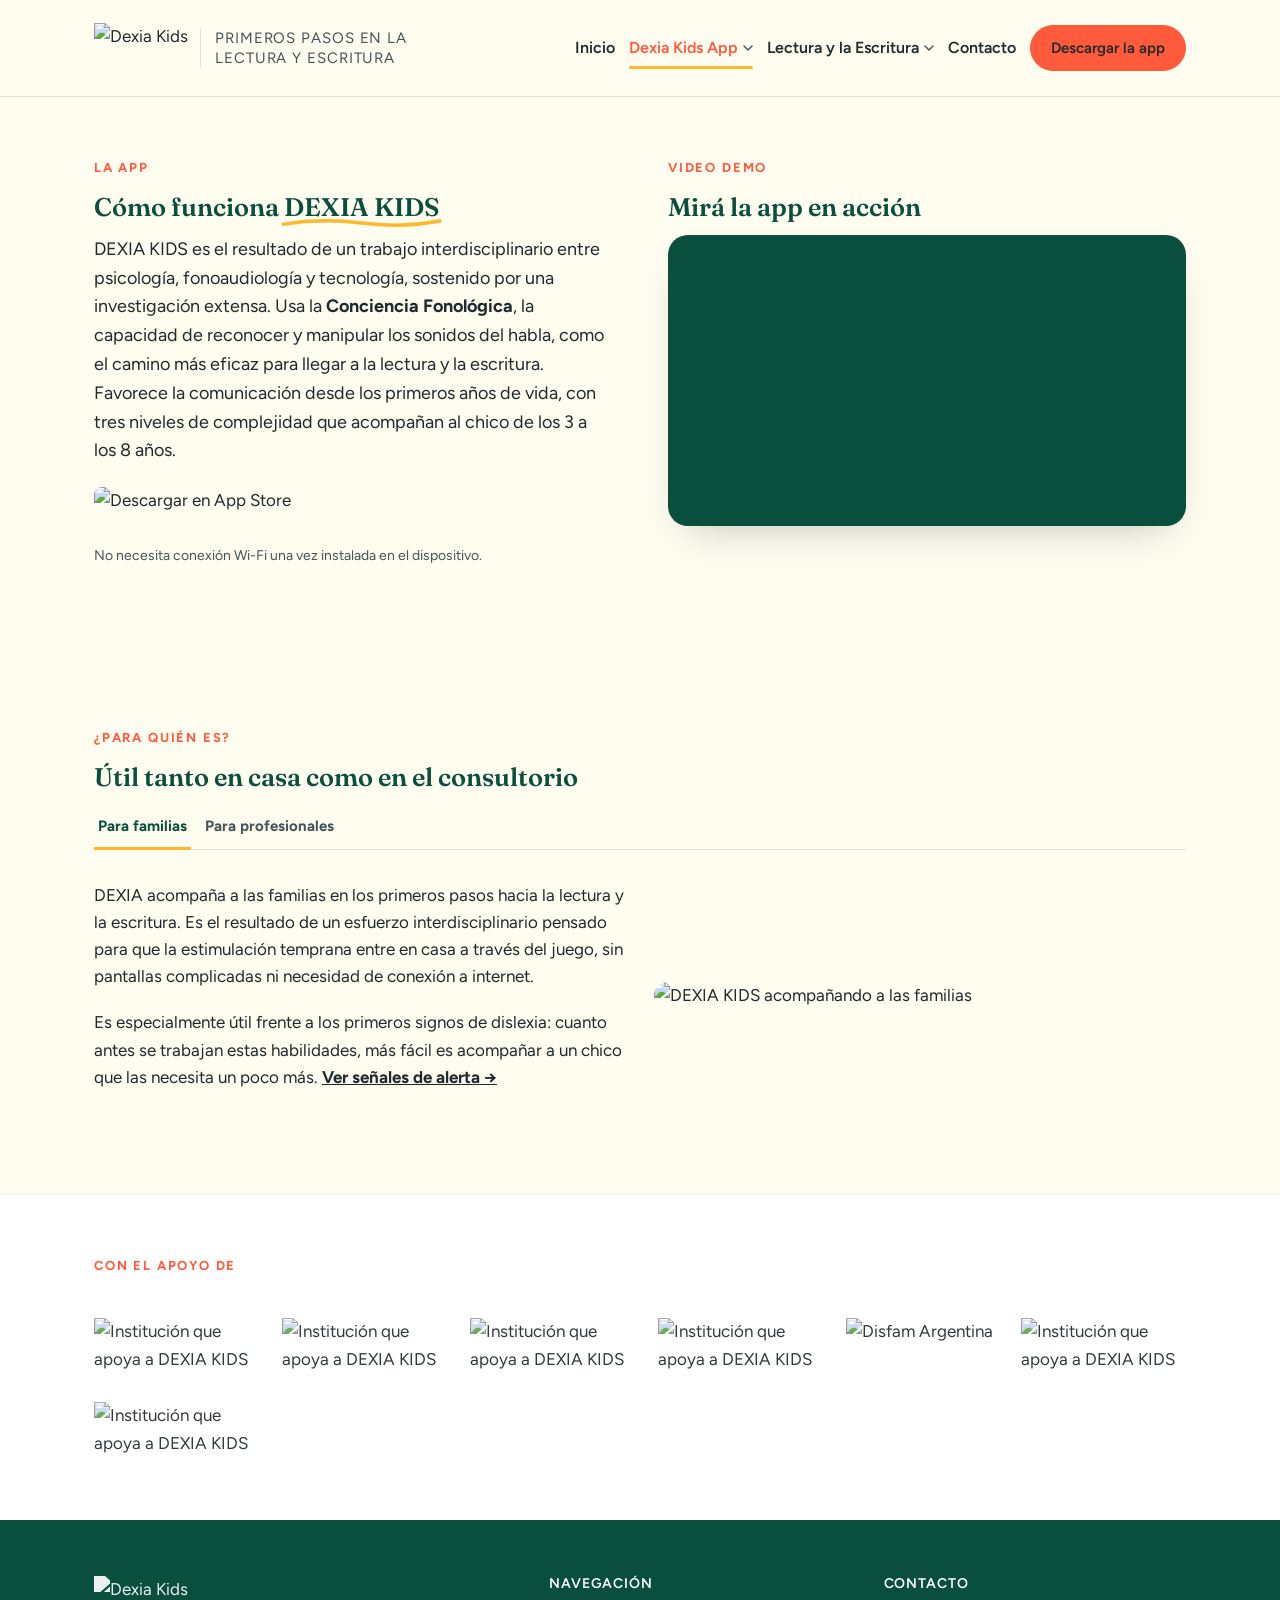
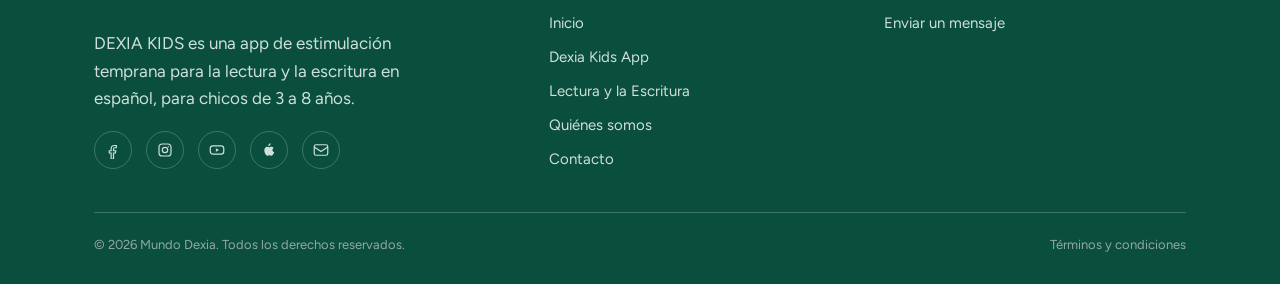
==== commit a5a25fac: "Add files via upload" ====
--- a/app.html
+++ b/app.html
@@ -108,9 +108,9 @@
 .brand{display:flex;align-items:center;gap:12px;}
 .brand img{height:50px;width:auto;}
 .brand-tagline{display:none;}
-@media (min-width:1350px){
+@media (min-width:1200px){
   .brand-tagline{
-    display:block;font-size:12px;letter-spacing:.06em;text-transform:uppercase;
+    display:block;font-size:15px;letter-spacing:.06em;text-transform:uppercase;
     color:var(--ink-soft);border-left:1px solid var(--linea);padding-left:14px;line-height:1.35;
   }
 }
@@ -437,6 +437,9 @@
 /* abanico pizarra section: compact vertical spacing */
 .section--pizarra.section--tight{padding:40px 0 32px;}
 
+.dropdown a.active{color:var(--ink-soft) !important;border-color:transparent !important;}
+.dropdown a.active::after{display:none !important;}
+
 </style>
 </head>
 <body>
@@ -659,7 +662,8 @@
 
   /* ---------- resaltar link activo ---------- */
   var here = location.pathname.split('/').pop() || 'index.html';
-  document.querySelectorAll('.nav a[href]:not(.btn)').forEach(function (link) {
+  /* active link: only top-level nav links, never dropdown sub-items */
+  document.querySelectorAll('.nav > a[href]:not(.btn), .nav-item > a.nav-parent[href]').forEach(function (link) {
     var target = link.getAttribute('href').split('/').pop().split('#')[0];
     if (target === here) link.classList.add('active');
   });
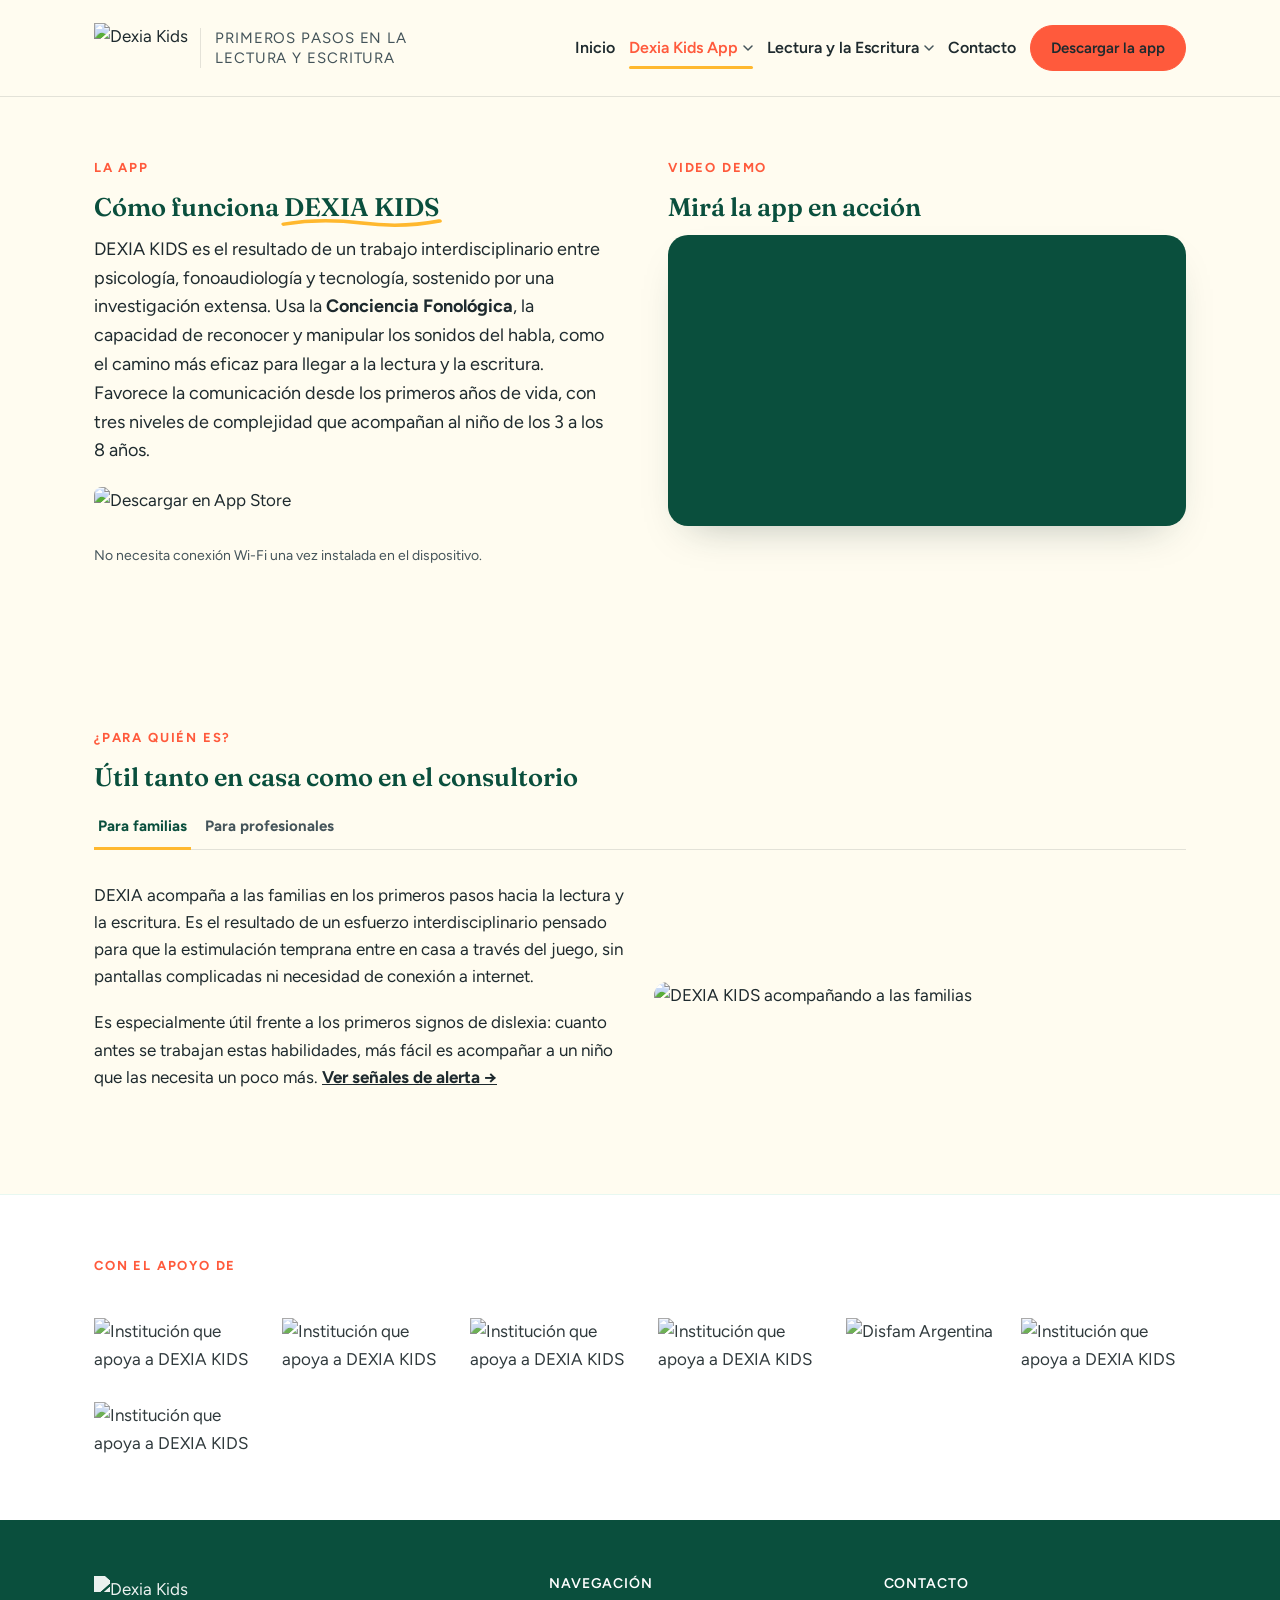
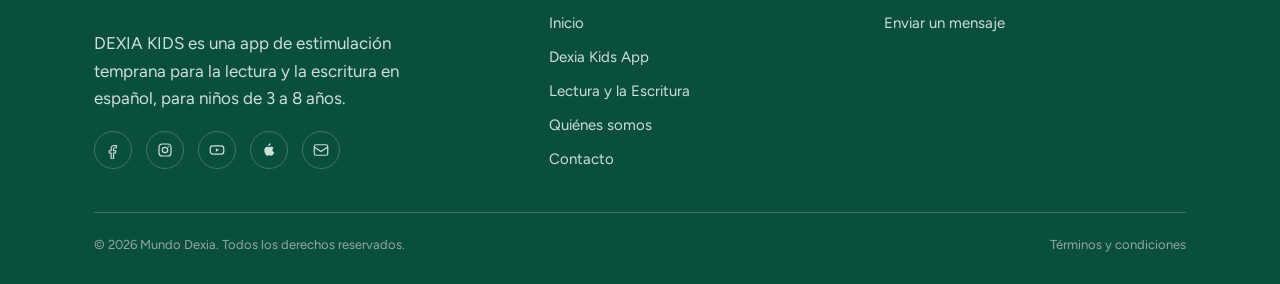
==== commit 6bdf54ba: "Add files via upload" ====
--- a/app.html
+++ b/app.html
@@ -491,7 +491,7 @@
         <div>
           <p class="eyebrow">La app</p>
           <h1>Cómo funciona <span class="chalk">DEXIA KIDS<svg viewBox="0 0 220 20" preserveAspectRatio="none"><path fill="none" d="M4 14 Q 55 2, 110 12 T 216 8"/></svg></span></h1>
-          <p style="font-size:18px;">DEXIA KIDS es el resultado de un trabajo interdisciplinario entre psicología, fonoaudiología y tecnología, sostenido por una investigación extensa. Usa la <strong>Conciencia Fonológica</strong>, la capacidad de reconocer y manipular los sonidos del habla, como el camino más eficaz para llegar a la lectura y la escritura. Favorece la comunicación desde los primeros años de vida, con tres niveles de complejidad que acompañan al chico de los 3 a los 8 años.</p>
+          <p style="font-size:18px;">DEXIA KIDS es el resultado de un trabajo interdisciplinario entre psicología, fonoaudiología y tecnología, sostenido por una investigación extensa. Usa la <strong>Conciencia Fonológica</strong>, la capacidad de reconocer y manipular los sonidos del habla, como el camino más eficaz para llegar a la lectura y la escritura. Favorece la comunicación desde los primeros años de vida, con tres niveles de complejidad que acompañan al niño de los 3 a los 8 años.</p>
           <div id="descargar" class="store-row">
             <a class="store-badge" href="https://itunes.apple.com/us/app/dexia-full/id1349892989?mt=8" target="_blank" rel="noopener">
               <img src="https://static.wixstatic.com/media/8993c3_12afd940e8d34fdb99fed397975f9d10~mv2.png/v1/fill/w_179,h_64,al_c,q_85,usm_0.66_1.00_0.01,enc_avif,quality_auto/App%20Store.png" alt="Descargar en App Store">
@@ -529,7 +529,7 @@
           <div class="grid grid--2" style="align-items:center;">
             <div>
               <p>DEXIA acompaña a las familias en los primeros pasos hacia la lectura y la escritura. Es el resultado de un esfuerzo interdisciplinario pensado para que la estimulación temprana entre en casa a través del juego, sin pantallas complicadas ni necesidad de conexión a internet.</p>
-              <p>Es especialmente útil frente a los primeros signos de dislexia: cuanto antes se trabajan estas habilidades, más fácil es acompañar a un chico que las necesita un poco más. <a href="lectura-escritura.html#signos" style="font-weight:700;text-decoration:underline;">Ver señales de alerta →</a></p>
+              <p>Es especialmente útil frente a los primeros signos de dislexia: cuanto antes se trabajan estas habilidades, más fácil es acompañar a un niño que las necesita un poco más. <a href="lectura-escritura.html#signos" style="font-weight:700;text-decoration:underline;">Ver señales de alerta →</a></p>
             </div>
             <img src="https://static.wixstatic.com/media/8993c3_ccdabe1233de4c349946e3bcb96ac76d~mv2.png/v1/fill/w_384,h_340,al_c,q_85,usm_0.66_1.00_0.01,enc_avif,quality_auto/8993c3_ccdabe1233de4c349946e3bcb96ac76d~mv2.png" alt="DEXIA KIDS acompañando a las familias" style="border-radius:20px;">
           </div>
@@ -539,7 +539,7 @@
           <div class="grid grid--2" style="align-items:center;">
             <div>
               <p>Para fonoaudiólogos, psicopedagogos, psicólogos y docentes, DEXIA es una herramienta de apoyo frente a los primeros signos de dislexia, basada en el reconocimiento de los sonidos y su secuencia dentro de las palabras.</p>
-              <p>Existen muchas formas de ayudar a un chico a tener éxito en la escuela y en la vida, y casi todas empiezan por lo mismo: intervenir temprano, con un ambiente estimulante y contenedor. Está comprobado que un chico estimulado en sus primeros años desarrolla más la corteza cerebral, en particular el lóbulo temporal, vinculado a la memoria semántica y al procesamiento del significado de las palabras, y eso se traduce en mejor desempeño escolar.</p>
+              <p>Existen muchas formas de ayudar a un niño a tener éxito en la escuela y en la vida, y casi todas empiezan por lo mismo: intervenir temprano, con un ambiente estimulante y contenedor. Está comprobado que un niño estimulado en sus primeros años desarrolla más la corteza cerebral, en particular el lóbulo temporal, vinculado a la memoria semántica y al procesamiento del significado de las palabras, y eso se traduce en mejor desempeño escolar.</p>
             </div>
             <img src="https://static.wixstatic.com/media/8993c3_29cebebe5f54414385e2c4eb08d866de~mv2.jpg/v1/fill/w_378,h_345,al_c,q_80,usm_0.66_1.00_0.01,enc_avif,quality_auto/8993c3_29cebebe5f54414385e2c4eb08d866de~mv2.jpg" alt="DEXIA KIDS como herramienta para profesionales" style="border-radius:20px;">
           </div>
@@ -571,7 +571,7 @@
     <div class="footer-grid">
       <div>
         <img src="https://static.wixstatic.com/media/8993c3_bc2e306ba96b47a5957c249f4f283586~mv2.png/v1/fill/w_473,h_142,al_c,q_85,usm_0.66_1.00_0.01,enc_avif,quality_auto/8993c3_bc2e306ba96b47a5957c249f4f283586~mv2.png" alt="Dexia Kids" style="height:38px;margin-bottom:16px;filter:brightness(0) invert(1);opacity:.92;">
-        <p style="max-width:320px;">DEXIA KIDS es una app de estimulación temprana para la lectura y la escritura en español, para chicos de 3 a 8 años.</p>
+        <p style="max-width:320px;">DEXIA KIDS es una app de estimulación temprana para la lectura y la escritura en español, para niños de 3 a 8 años.</p>
         <div class="social-row">
           <a href="https://www.facebook.com/mundodexia/" aria-label="Facebook" target="_blank" rel="noopener"><svg viewBox="0 0 24 24" fill="none" stroke="currentColor" stroke-width="1.6"><path d="M14 9h2.5V6.2c-.4-.06-1.4-.2-2.6-.2-2.6 0-4.4 1.6-4.4 4.5V13H7v3h2.5v8h3.2v-8h2.6l.4-3h-3V10.6c0-.9.3-1.6 1.3-1.6Z"/></svg></a>
           <a href="https://www.instagram.com/mundodexia/" aria-label="Instagram" target="_blank" rel="noopener"><svg viewBox="0 0 24 24" fill="none" stroke="currentColor" stroke-width="1.6"><rect x="4" y="4" width="16" height="16" rx="4.5"/><circle cx="12" cy="12" r="3.6"/><circle cx="16.4" cy="7.6" r="0.8" fill="currentColor" stroke="none"/></svg></a>
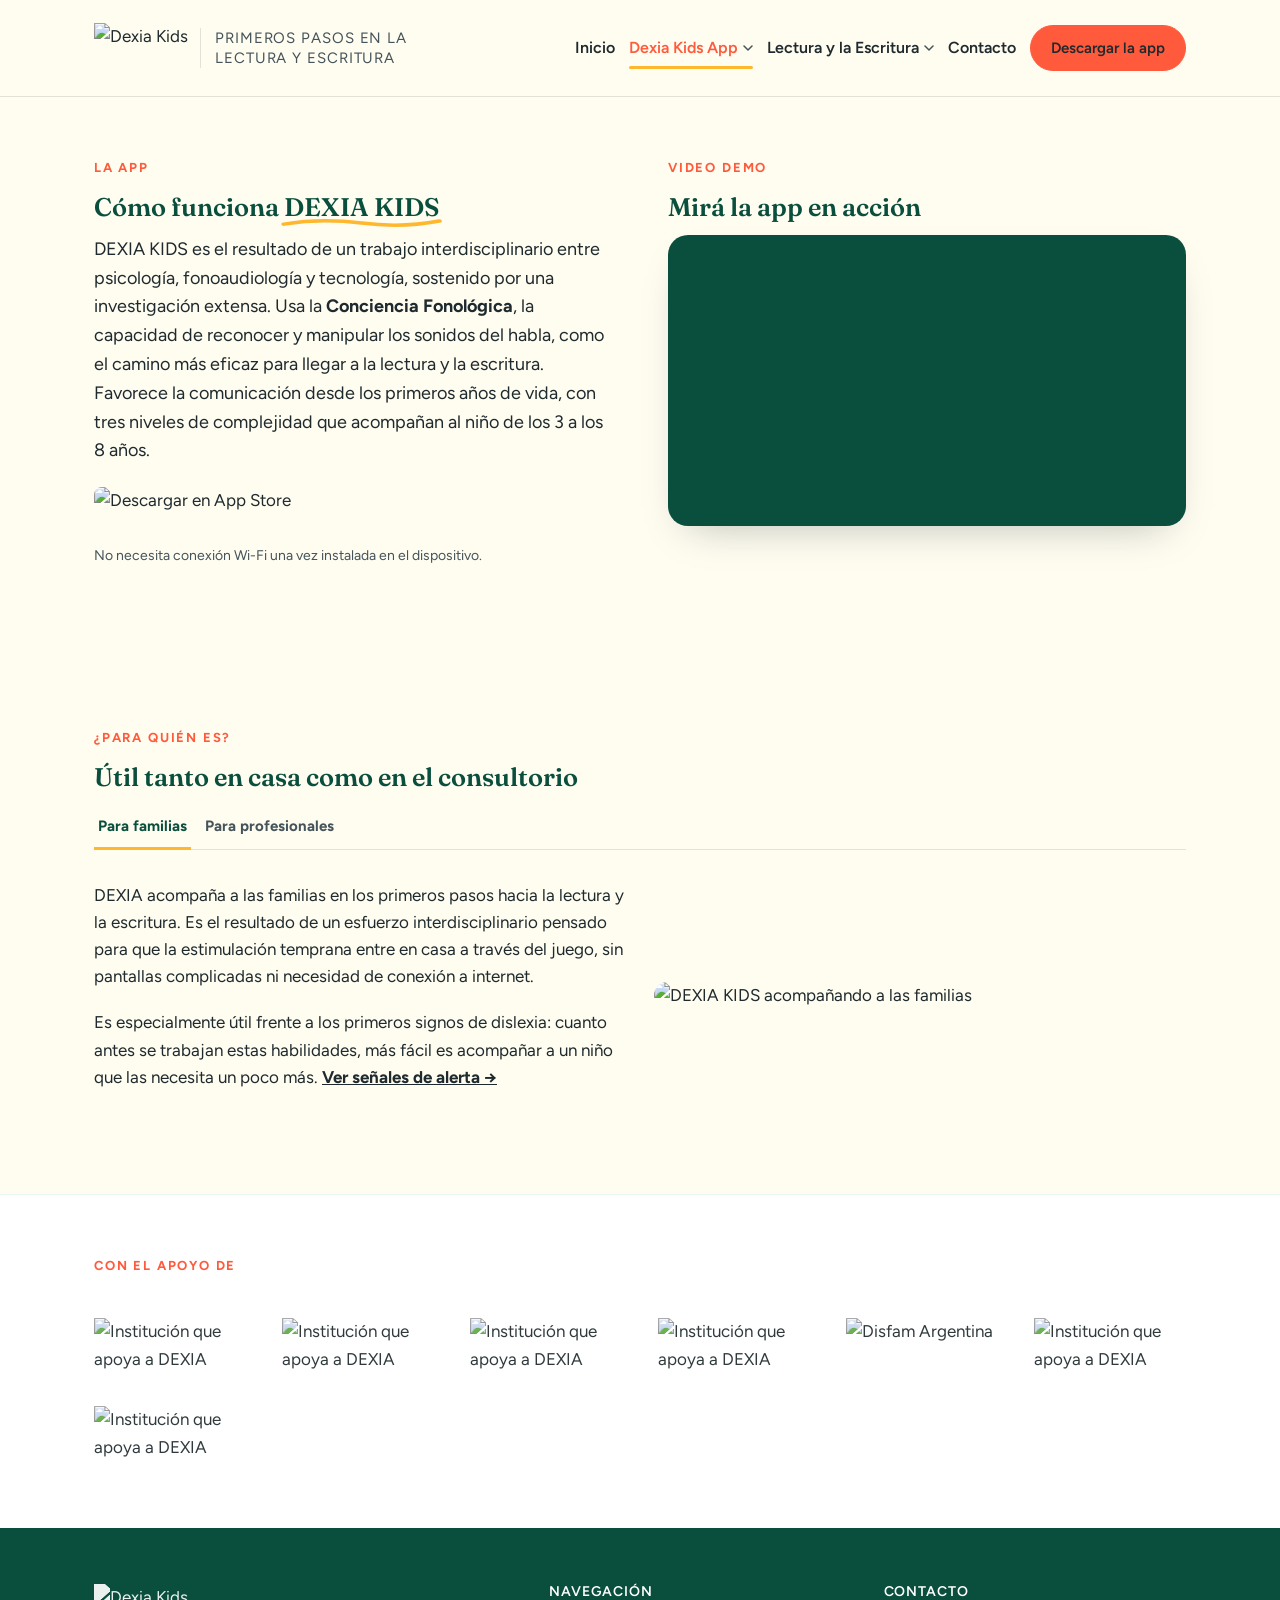
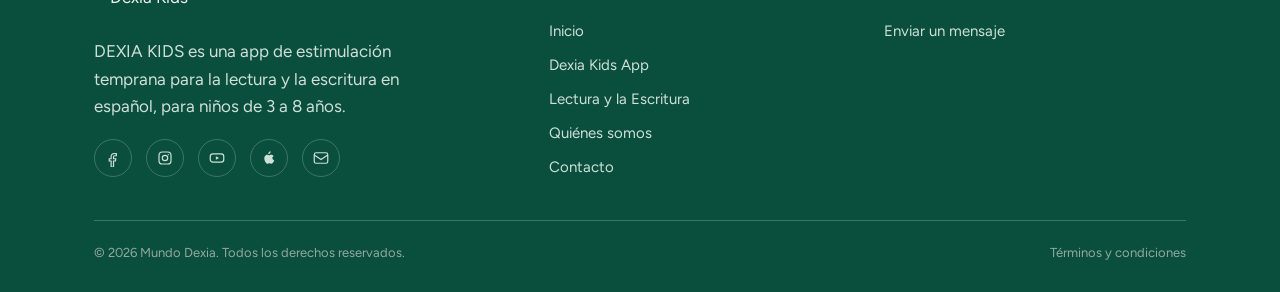
==== commit a9c48255: "Add files via upload" ====
--- a/app.html
+++ b/app.html
@@ -211,11 +211,14 @@
 
 /* ---------- sponsor logos ---------- */
 .sponsors{
-  display:flex;flex-wrap:wrap;gap:28px;align-items:center;justify-content:flex-start;
+  display:grid;
+  grid-template-columns:repeat(auto-fill,minmax(130px,1fr));
+  gap:28px 36px;
+  align-items:center;
   padding:28px 0 6px;
 }
 .sponsors img{
-  height:56px;width:auto;max-width:160px;object-fit:contain;
+  width:100%;height:60px;object-fit:contain;
   filter:grayscale(15%);opacity:.92;
 }
 
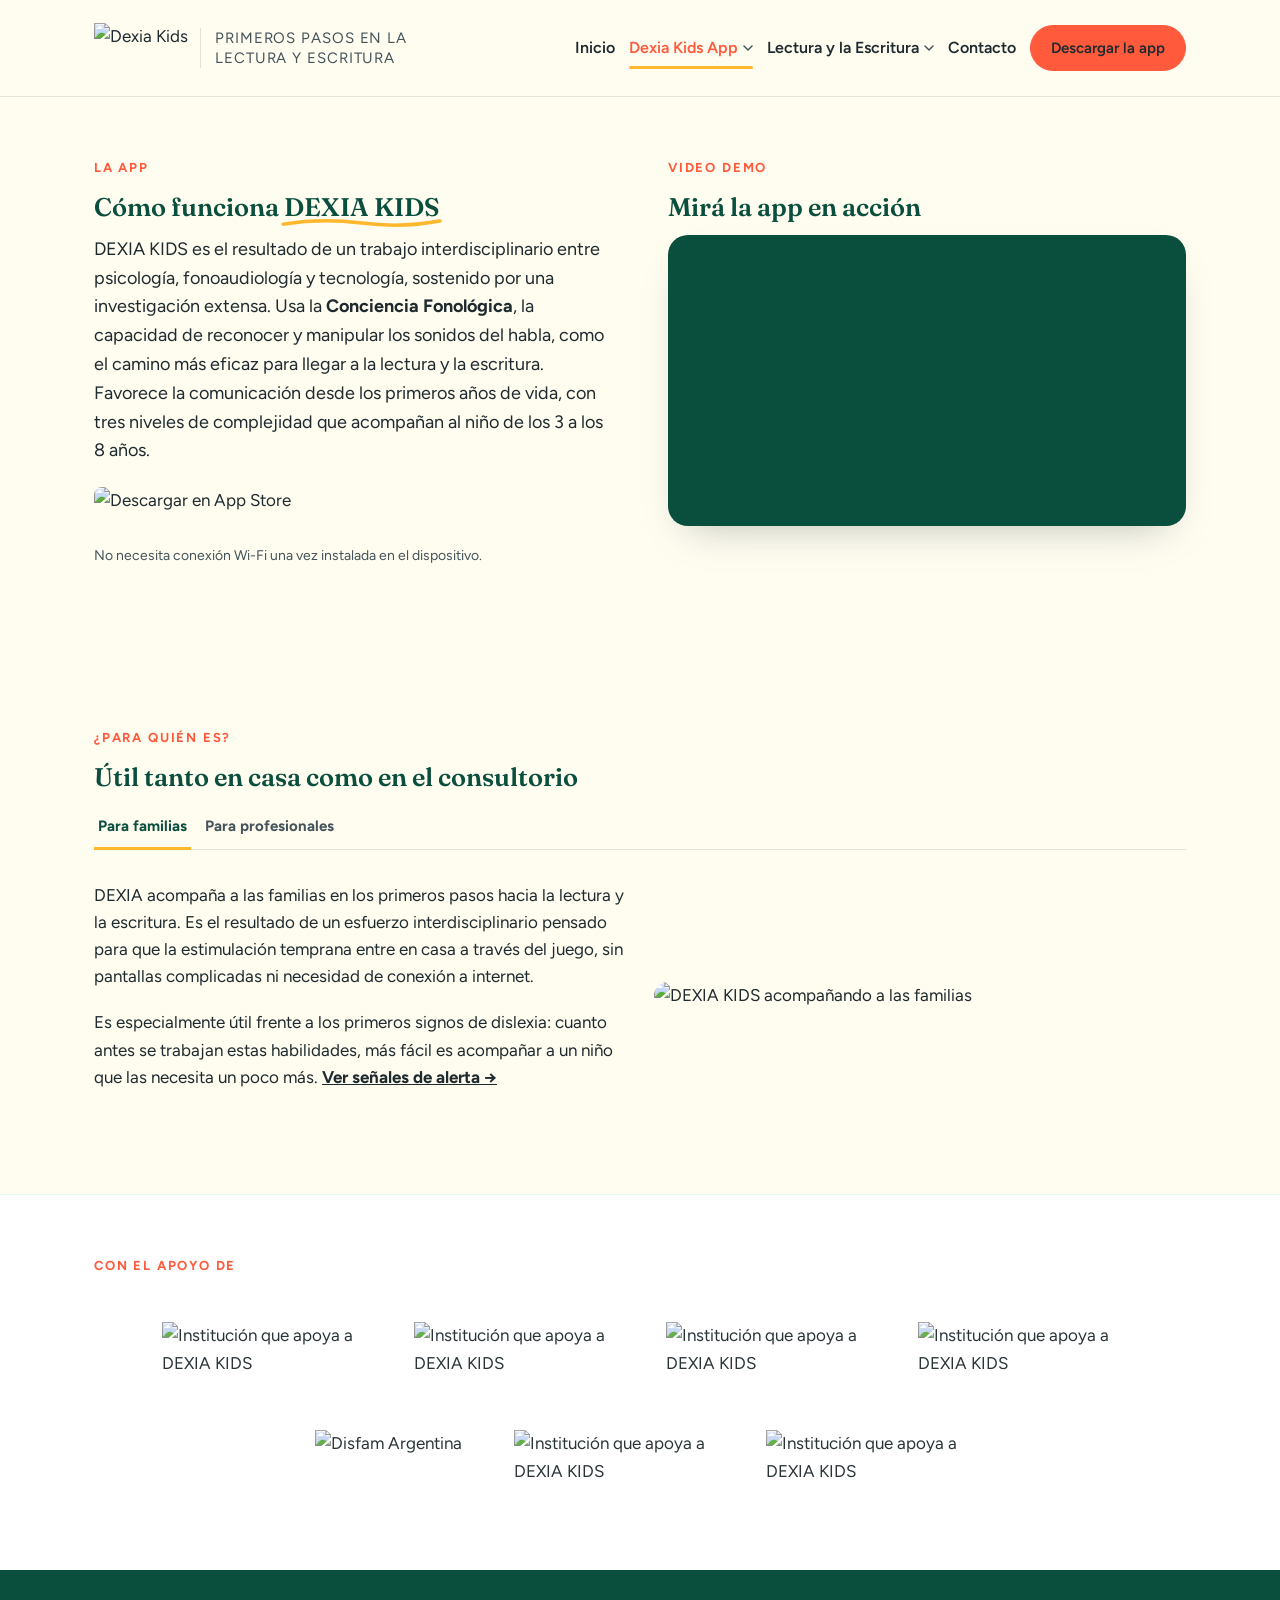
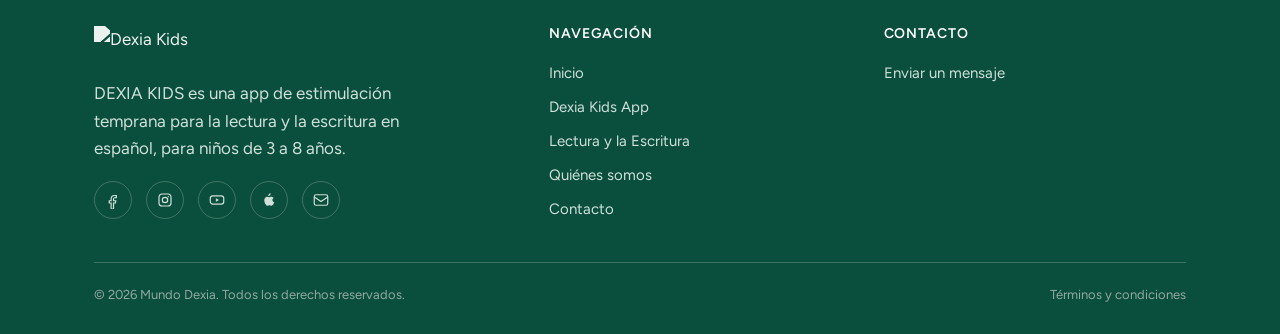
==== commit 1345590e: "Add files via upload" ====
--- a/app.html
+++ b/app.html
@@ -211,15 +211,20 @@
 
 /* ---------- sponsor logos ---------- */
 .sponsors{
-  display:grid;
-  grid-template-columns:repeat(auto-fill,minmax(130px,1fr));
-  gap:28px 36px;
+  display:flex;
+  flex-wrap:wrap;
+  gap:36px 52px;
   align-items:center;
-  padding:28px 0 6px;
+  justify-content:center;
+  padding:32px 0 12px;
 }
 .sponsors img{
-  width:100%;height:60px;object-fit:contain;
-  filter:grayscale(15%);opacity:.92;
+  height:72px;
+  width:auto;
+  max-width:200px;
+  object-fit:contain;
+  filter:grayscale(10%);
+  opacity:.95;
 }
 
 /* ---------- tabs (Padres / Profesionales) ---------- */
